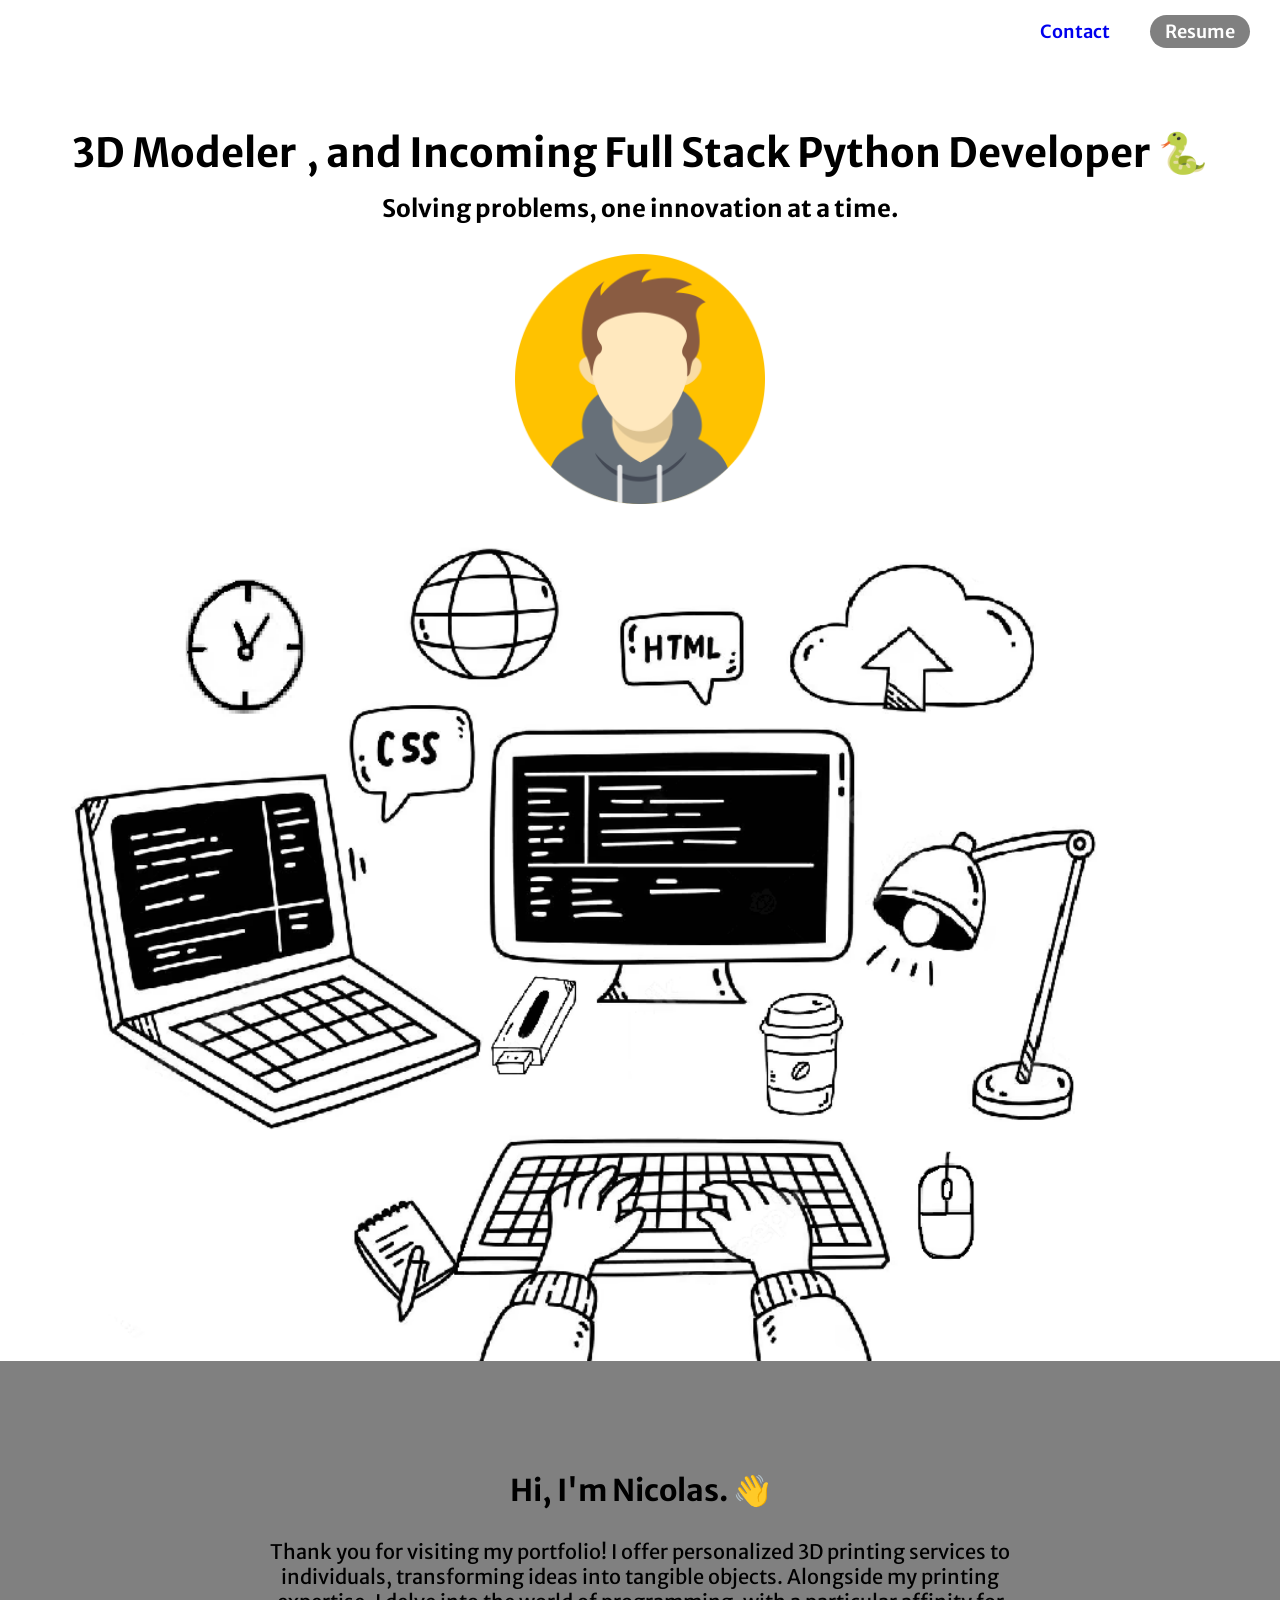
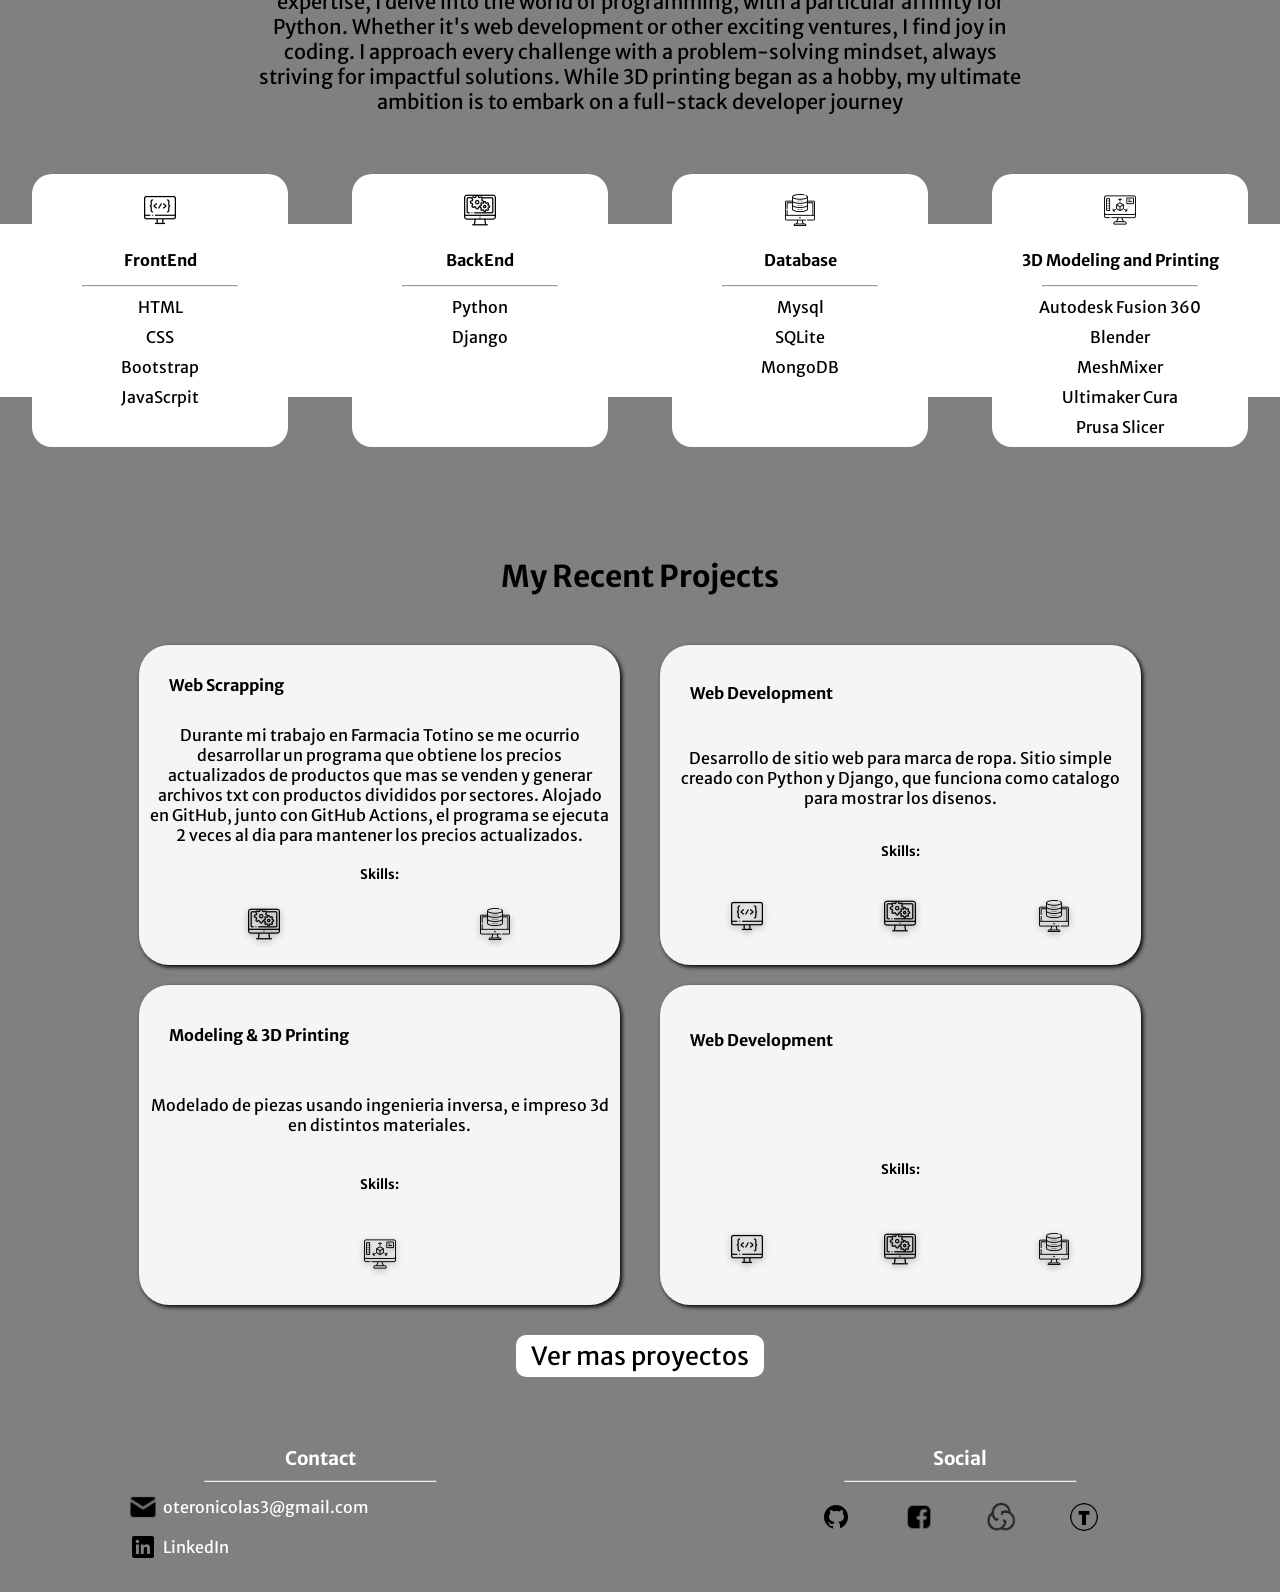
==== index.html @ 7179464d "PRUEBA CON CAMBIO DE NOMBRE" ====
<!DOCTYPE html>
<html lang="en">
<head>
    <meta charset="UTF-8">
    <meta http-equiv="X-UA-Compatible" content="IE=edge">
    <meta name="viewport" content="width=device-width, initial-scale=1.0">
    <link rel="stylesheet" href="portfolio.css">
    <title>Nicolas Otero</title>
</head>
<body>
    <header>
        <nav>
            <ul>
                <li><a href="#fd2">Contact</a></li>
                <li><a class='cv' href="Cv_nicolasotero.pdf" target="_blank">Resume</a></li>
            </ul>
        </nav>
    </header>

    <main>
        <article class="seccion1" id="intro">
            <h1 class="vertical-animation">
                <span>3D</span> 
                <span class="word1">Modeler</span>
                <span class="word2">Printer</span>
                <span>, and Incoming Full Stack Python Developer &#128013;</span>
            </h1>
            <h2>Solving problems, one innovation at a time.</h2>
            <img class='imagen' src="./images/perfil.png" alt="">
            <img src="./images/pic1.png" alt="">
        </article>
        <article class="seccion" id="intro2">
            <div class="present">
                <h3>Hi, I'm Nicolas. &#128075;</h3>
                <p>Thank you for visiting my portfolio! I offer personalized 3D printing services to individuals, transforming ideas into tangible objects. Alongside my printing expertise, I delve into the world of programming, with a particular affinity for Python. Whether it's web development or other exciting ventures, I find joy in coding. I approach every challenge with a problem-solving mindset, always striving for impactful solutions. While 3D printing began as a hobby, my ultimate ambition is to embark on a full-stack developer journey</p>
            </div>
        </article>
        <article class="seccion" id="skills">
            <div class="division" id="frontend">
                <img src="./images/coding.png" alt="icono de frontend">
                <h4>FrontEnd</h4>
                <hr>
                <ul>
                    <li>HTML</li>
                    <li>CSS</li>
                    <li>Bootstrap</li>
                    <li>JavaScrpit</li>
                </ul>
            </div>
            <div class="division" id="backend">
                <img src="./images/web-settings.png" alt="">
                <h4>BackEnd</h4>
                <hr>
                <ul>
                    <li>Python</li>
                    <li>Django</li>
                </ul>
            </div>
            <div class="division" id="database">
                <img src="./images/database.png" alt="">
                <h4>Database</h4>
                <hr>
                <ul>
                    <li>Mysql</li>
                    <li>SQLite</li>
                    <li>MongoDB</li>
                </ul>
            </div>
            <div class="division" id="devops">
                <img src="" alt="">
                <h4>DevOps</h4>
                <hr>
                <ul>
                    <li>AWS</li>
                </ul>
            </div>
            <div class="division" id="modeling3d">
                <img src="./images/3d-modeling.png" alt="">
                <h4>3D Modeling and Printing</h4>
                <hr>
                <ul>
                    <li>Autodesk Fusion 360</li>
                    <li>Blender</li>
                    <li>MeshMixer</li>
                    <li>Ultimaker Cura</li>
                    <li>Prusa Slicer</li>
                </ul>
            </div>
        </article>
        <article class="proyectos">
            <h2>My Recent Projects</h2>
            <div class="proyects">
                <div class="proyect">
                    <h4>Web Scrapping</h4>
                    <p>Durante mi trabajo en Farmacia Totino se me ocurrio desarrollar un programa que obtiene los precios actualizados de productos que mas se venden y generar archivos txt con productos divididos por sectores. Alojado en GitHub, junto con GitHub Actions, el programa se ejecuta 2 veces al dia para mantener los precios actualizados.</p>
                    <h5>Skills: </h5>
                    <div class="eskills">
                        <img class='skill-off' src="./images/coding.png" alt="icono de frontend">
                        <img class='skill-on' src="./images/web-settings.png" alt="">
                        <img class='skill-on' src="./images/database.png" alt="">
                        <img class='skill-off' src="./images/3d-modeling.png" alt="">
                    </div>
                </div>
                <div class="proyect">
                    <h4>Web Development</h4>
                    <p>Desarrollo de sitio web para marca de ropa. Sitio simple creado con Python y Django, que funciona como catalogo para mostrar los disenos.</p>
                    <h5>Skills: </h5>
                    <div class="eskills">
                        <img class='skill-on' src="./images/coding.png" alt="icono de frontend">
                        <img class='skill-on' src="./images/web-settings.png" alt="">
                        <img class='skill-on' src="./images/database.png" alt="">
                        <img class='skill-off' src="./images/3d-modeling.png" alt="">
                    </div>
                </div>
                <div class="proyect">
                    <h4>Modeling & 3D Printing</h4>
                    <p>Modelado de piezas usando ingenieria inversa, e impreso 3d en distintos materiales.</p>
                    <h5>Skills: </h5>
                    <div class="eskills">
                        <img class='skill-off' src="./images/coding.png" alt="icono de frontend">
                        <img class='skill-off' src="./images/web-settings.png" alt="">
                        <img class='skill-off' src="./images/database.png" alt="">
                        <img class='skill-on' src="./images/3d-modeling.png" alt="">
                    </div>
                </div>
                <div class="proyect">
                    <h4>Web Development</h4>
                    <p></p>
                    <h5>Skills: </h5>
                    <div class="eskills">
                        <img class='skill-on' src="./images/coding.png" alt="icono de frontend">
                        <img class='skill-on' src="./images/web-settings.png" alt="">
                        <img class='skill-on' src="./images/database.png" alt="">
                        <img class='skill-off' src="./images/3d-modeling.png" alt="">
                    </div>
                </div>
            </div>
            <a href="https://github.com/nicolas0715/Proyectos" target="_blank">Ver mas proyectos</a>
        </article>
    </main>

    <footer>
        <div class="footer-div" id="fd1">
            <h3>Contact</h3>
            <hr>
            <ul>
                <li><img src="./images/icons8-correo-24.png" alt="icono de gmail"><p>oteronicolas3@gmail.com</p></li>
                <li><img src="./images/icons8-linkedin-30.png" alt="icono de linkedin"><a href="https://www.linkedin.com/in/nicolas-otero-2907b5149/" target="_blank"><p>LinkedIn</p></a></li>
            </ul>
        </div>
        <div class="footer-div" id="fd2">
            <h3>Social</h3>
            <hr>
            <div class="redes-imgs">
                <a href="https://github.com/nicolas0715" target="_blank"><img src="./images/icons8-github-30.png" alt="icono de github"></a>
                <a href=""><img src="./images/icons8-facebook-24.png" alt="icono de facebook"></a>
                <a href="https://cults3d.com/es/usuarios/oteronicolas/creaci%C3%B3n" target="_blank"><img src="./images/Cults3D1.png" alt="icono de cults3d"></a>
                <a href=""><img src="./images/icons8-thingiverse-50.png" alt="icono de thingiverse"></a>
            </div>
        </div>
    </footer>
</body>
</html>
---- portfolio.css ----
@import url('https://fonts.googleapis.com/css2?family=Merriweather+Sans:wght@300&display=swap');

*{
    font-family: 'Merriweather Sans', sans-serif;
    margin: 0;
    padding: 0;
}

/*--------------------------------------------------------------- Header ---------------------------------------------------------------*/
header nav{
    padding: 10px;
}
header nav ul{
    display: flex;
    justify-content: end;
    list-style-type: none;
}
header nav ul li{
    margin: 10px 20px;
}
header nav ul li a{
    text-decoration: none;
    font-size: 18px;
}
header nav ul li .cv{
    text-decoration: none;
    color: white;
    background-color: gray;
    padding: 5px 15px;
    border-radius: 20px;
}
header nav ul:first-child{
    color: black;
    font-weight: 600;
}
header nav ul:first-child :hover{
    text-shadow: 2px 2px 5px black;
    font-weight: bold;
    color: gray;
    transition: 0.4s;
    font-weight: 700;
}
header nav ul li .cv:hover{
    background-color: black;
    color: white;
    transition: 0.4s;
}


/*---------------------------------------------------------------- Main ----------------------------------------------------------------*/
/* Animacion para la palabra en vertical */
@keyframes verticalAnimation {
    0% {
        transform: translateY(0);
        opacity: 1;
    }
    25% {
        transform: translateY(-150%);
        opacity: 0;
    }
    50% {
        transform: translateY(-150%);
        opacity: 0;
    }
    75% {
        transform: translateY(-150%);
        opacity: 0;
    }
    100% {
        transform: translateY(0%);
        opacity: 1;
    }
}

/* Animacion para la palabra que se desvanece */
@keyframes desvanecePalabra {
    0% {
        opacity: 0;
    }
    25% {
        opacity: 1;
    }
    50% {
        opacity: 1;
    }
    75% {
        opacity: 1;
    }
    100% {
        opacity: 0;
    }
}

/*---------- Article 1 ----------*/
main .seccion1{
    text-align: center;
    margin-top: 50px;
}
main .seccion{
    text-align: center;
    margin-top: 50px;
}
#intro h1{
    font-size: 40px;
    margin: 15px 0px;
}
.word1{
    position: absolute;
    animation: verticalAnimation 4s infinite;
}
.word2{
    opacity: 0;
    animation: desvanecePalabra 4s infinite;
}
.vertical-animation span:last-child{
    margin-left: 25px;
}
#intro{
    display: flex;
    flex-direction: column;
    justify-content: center;
}
#intro .imagen{
    height: 250px;
    width: 250px;
    margin: 30px auto;
}
/*---------- Article 2 ----------*/
#intro2{
    width: 100%;
    margin: 0px auto;
    display: flex;
    flex-direction: column;
    align-items: center;
    background-color: gray;
}
.present{
    width: 60%;
    padding: 10px;
}
.present h3{
    font-size: 30px;
    margin: 100px 0px 30px 0px;
}
.present p{
    font-size: 20px;
    margin: 20px 0px;
    margin-bottom: 100px;
}
/*---------- Article 3 ----------*/
#skills{
    display: flex;
    margin-top: -50px;
    justify-content: space-around;
}
.division{
    width: 20%;
    background-color: white;
    border-radius: 20px;
}
.division img{
    margin: 20px 0px;
}
.division h4{
    margin: 0px 0px 15px;
}
.division ul{
    list-style-type: none;
}
.division ul li{
    margin: 10px 0px;
}
/*Proximamente, cuando aprenda Amazon Web Services*/
#devops{
    display: none;
}
/*---------- Article 3 ----------*/
.proyectos{
    background-color: gray;
    margin-top: -50px;
    padding: 160px 0px 30px 0px;
    text-align: center;
    display: flex;
    flex-direction: column;
    align-items: center;
}
.proyectos h2{
    margin: 0px 0px 40px 0px;
    font-size: 30px;
}
.proyectos a{
    text-decoration: none;
    background-color: white;
    padding: 5px 15px;
    margin: 20px;
    border-radius: 10px;
    color: black;
    font-size: 25px;
}
.proyectos a:hover{
    transform: scale(1.1);
    background-color: black;
    transition: transform .2s, background-color .2s;
    color: white;
}
.proyects{
    display: flex;
    justify-content: center;
    width: 90%;
    display: flex;
    flex-wrap: wrap;
}
.proyect{
    margin: 10px 20px;
    padding: 10px;
    width: 40%;
    height: 300px;
    display: flex;
    flex-direction: column;
    justify-content: space-around;
    border-radius: 30px;
    box-shadow: 2px 2px 4px black;
    background-color: whitesmoke;
}
.proyect h4{
    text-align: left;
    margin: 10px 20px;
}
.eskills{
    display: flex;
    justify-content: space-around;
}
.skill-on{
    padding: 5px;
    filter: drop-shadow(0px 2px 3px rgba(122, 122, 122, 0.9));
}
.skill-off{
    padding: 5px;
    display: none;
}
#intro2 a{
    text-decoration: none;
}











/*--------------------------------------------------------------- Footer ---------------------------------------------------------------*/

footer{
    background-color: gray;
    color: white;
    display: flex;
    justify-content: space-around;
}
.footer-div{
    width: 30%;
    margin: 20px 0px;
}
.footer-div h3{
    text-align: center;
    margin-bottom: 10px;
}
hr{
    width: 60%;
    margin: 0px auto;
}
.footer-div img{
    height: 30px;
    width: 30px;
}
.footer-div ul li p{
    margin: 0px 0px 0px 5px;
}

#fd1 ul{
    display: block;
}
#fd1 li{
    margin: 10px 0px;
    list-style-type: none;
    display: flex;
    align-items: center;
}
#fd1 ul li a{
    text-decoration: none;
    color: white;
}

.redes-imgs{
    display: flex;
    justify-content: space-evenly;
    margin: 20px 0px;
}
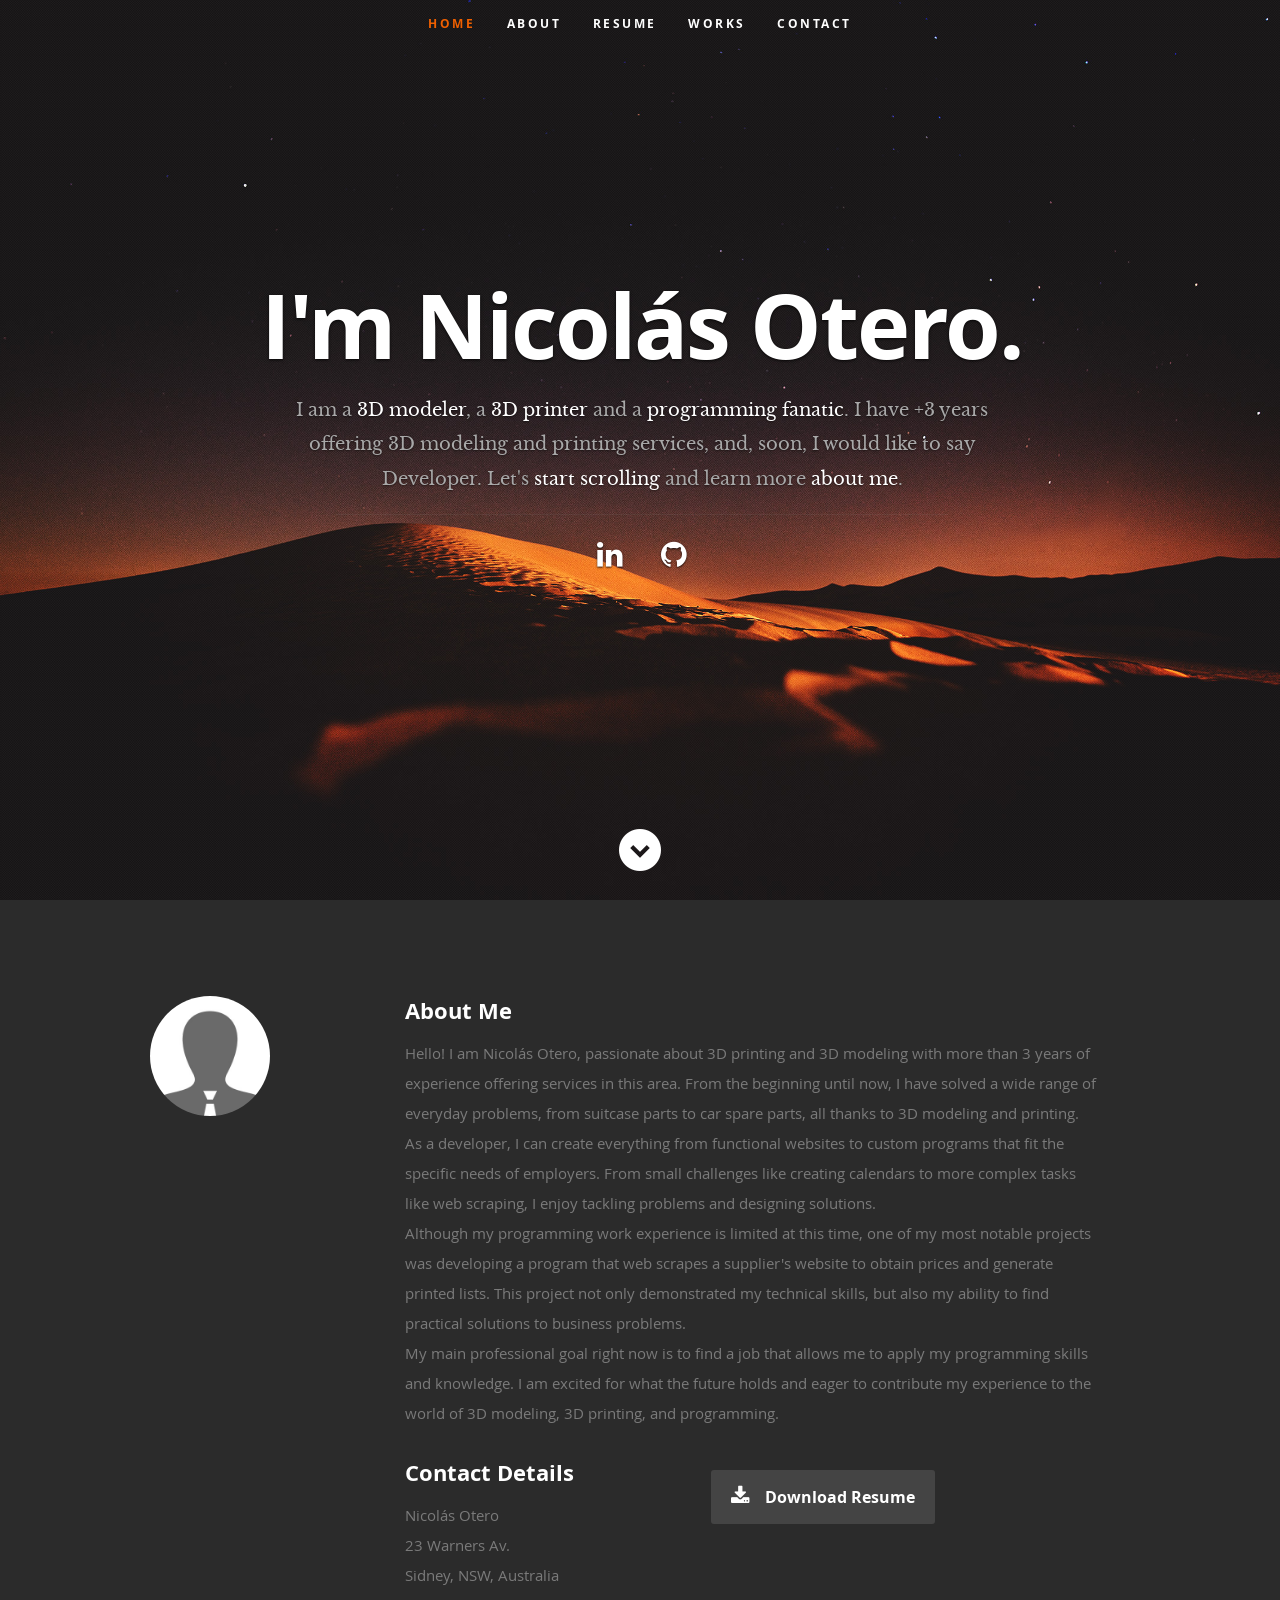
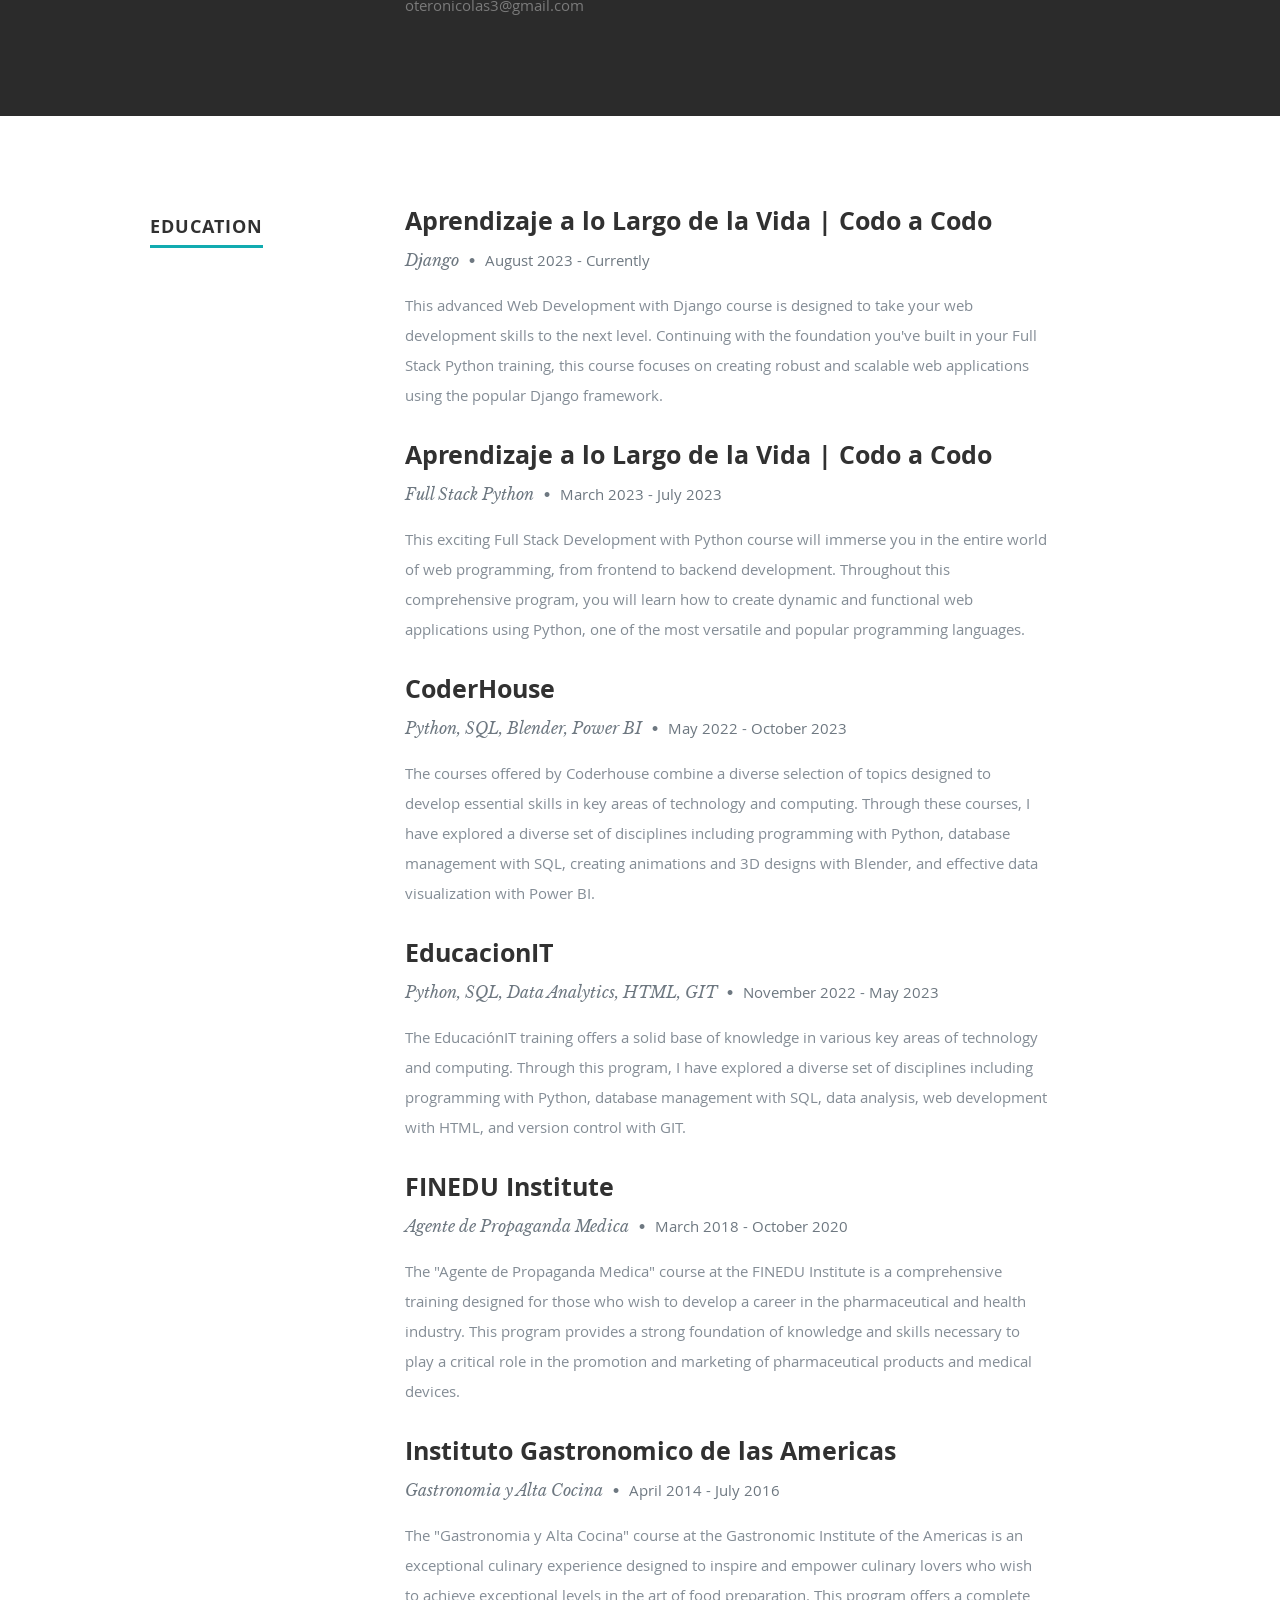
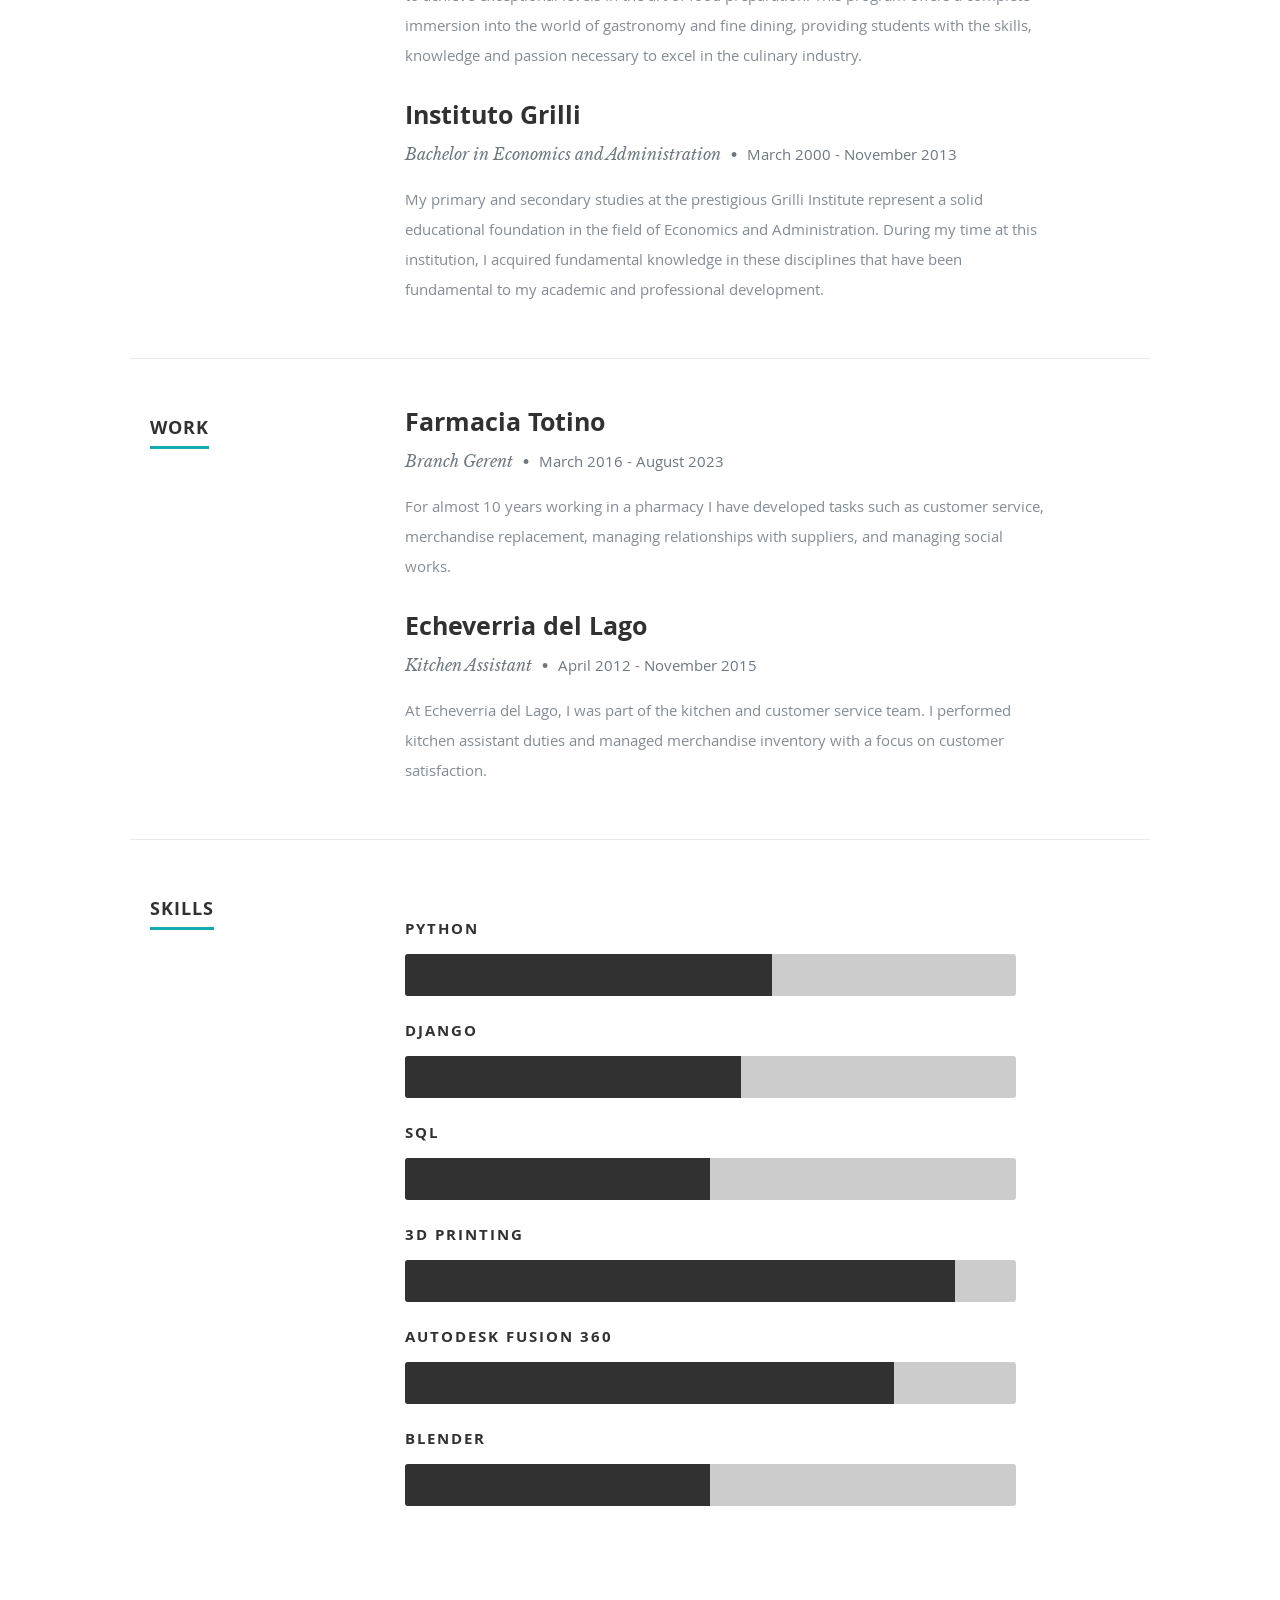
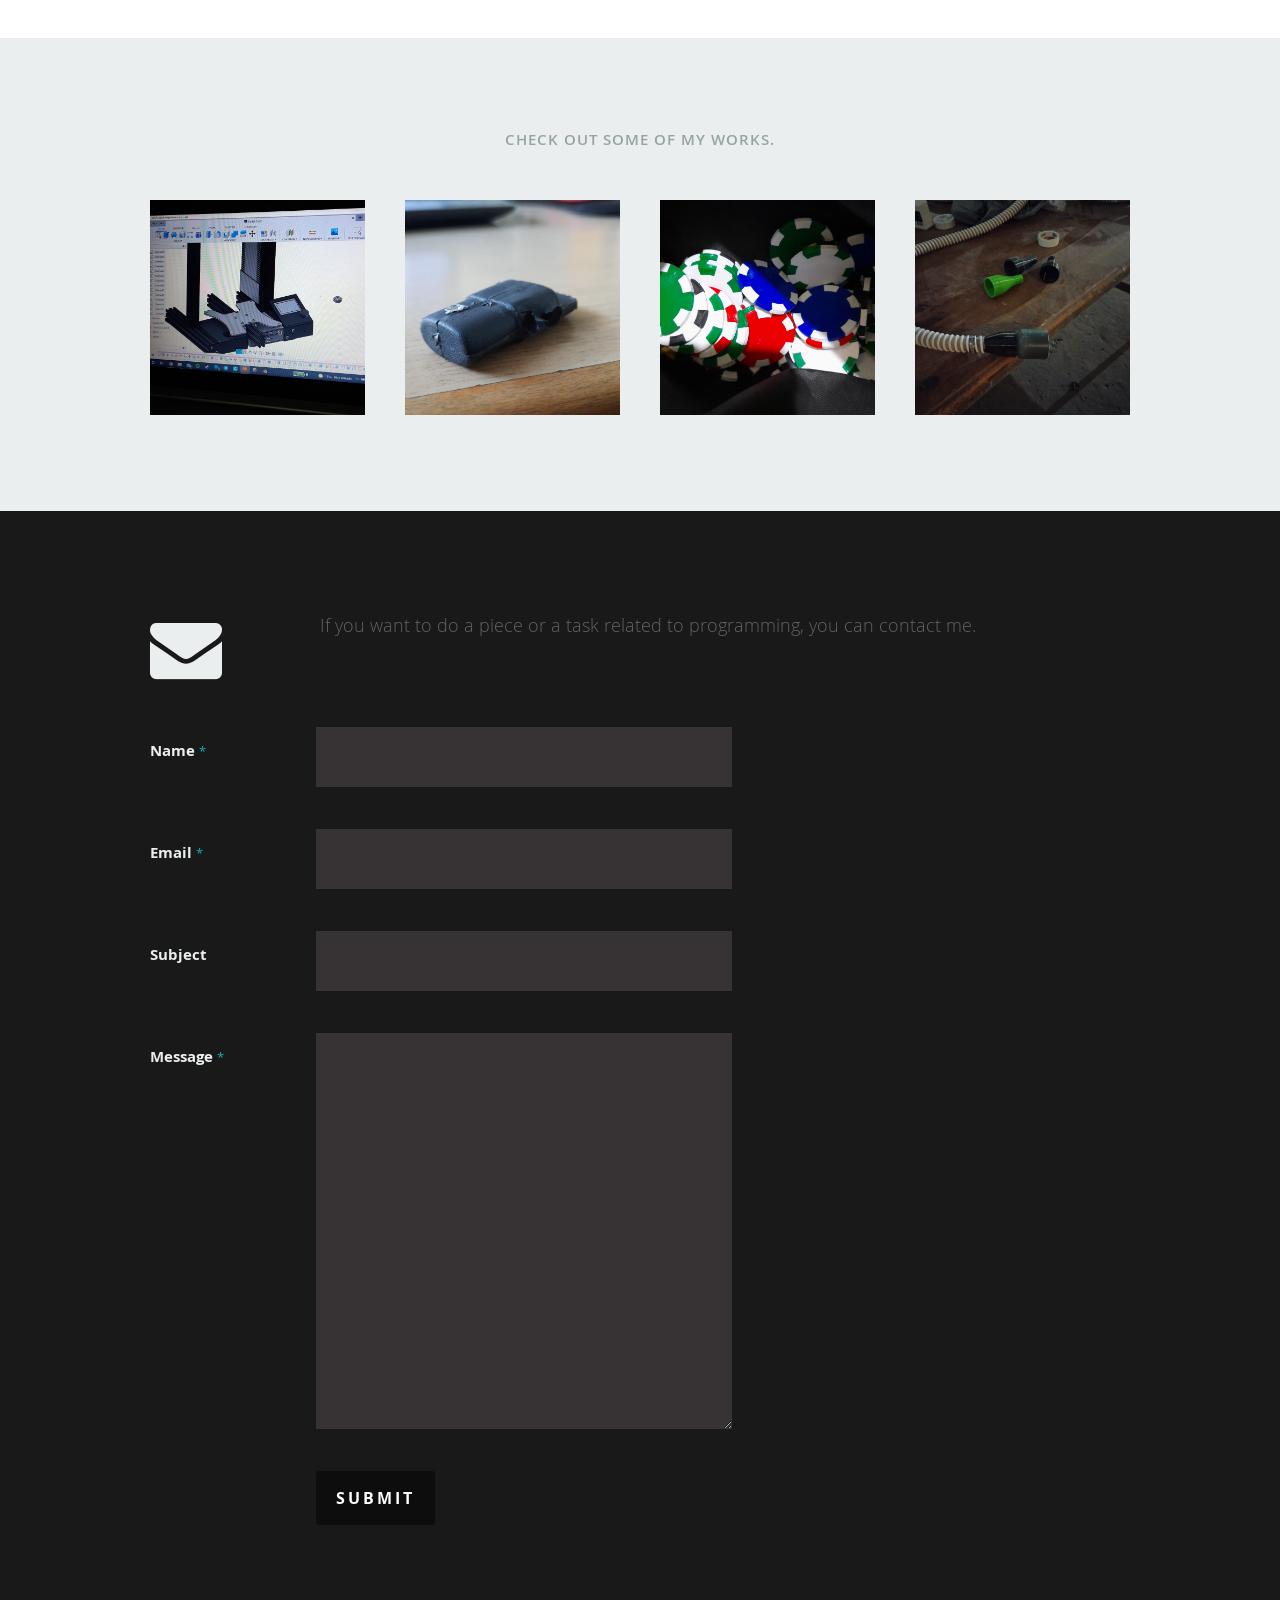
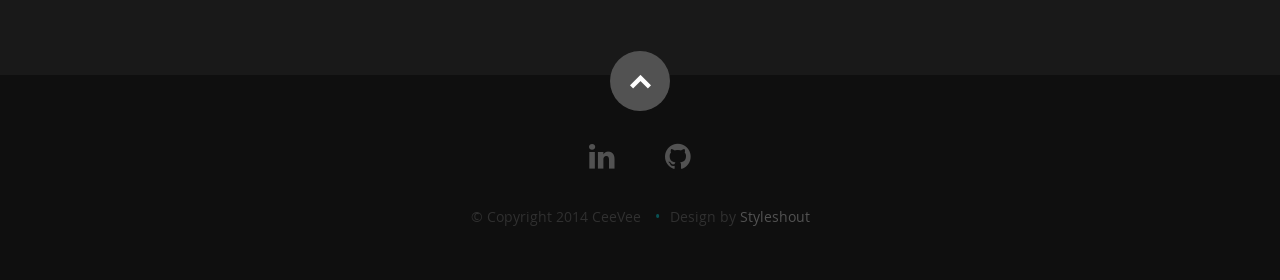
==== commit 950ddefa: "Primer commit" ====
--- a/index.html
+++ b/index.html
@@ -1,163 +1,606 @@
 <!DOCTYPE html>
-<html lang="en">
+<!--[if lt IE 8 ]><html class="no-js ie ie7" lang="en"> <![endif]-->
+<!--[if IE 8 ]><html class="no-js ie ie8" lang="en"> <![endif]-->
+<!--[if (gte IE 8)|!(IE)]><!--><html class="no-js" lang="en"> <!--<![endif]-->
 <head>
-    <meta charset="UTF-8">
-    <meta http-equiv="X-UA-Compatible" content="IE=edge">
-    <meta name="viewport" content="width=device-width, initial-scale=1.0">
-    <link rel="stylesheet" href="portfolio.css">
-    <title>Nicolas Otero</title>
+
+   <!--- Basic Page Needs
+   ================================================== -->
+   <meta charset="utf-8">
+	<title>Nicolas Otero | Curriculum</title>
+	<meta name="description" content="">
+	<meta name="author" content="">
+
+   <!-- Mobile Specific Metas
+   ================================================== -->
+	<meta name="viewport" content="width=device-width, initial-scale=1, maximum-scale=1">
+
+	<!-- CSS
+   ================================================== -->
+   <link rel="stylesheet" href="css/default.css">
+	<link rel="stylesheet" href="css/layout.css">
+   <link rel="stylesheet" href="css/media-queries.css">
+   <link rel="stylesheet" href="css/magnific-popup.css">
+
+   <!-- Script
+   ================================================== -->
+	<script src="js/modernizr.js"></script>
+
+   <!-- Favicons
+	================================================== -->
+	<link rel="shortcut icon" href="favicon.png" >
+
 </head>
+
 <body>
-    <header>
-        <nav>
-            <ul>
-                <li><a href="#fd2">Contact</a></li>
-                <li><a class='cv' href="Cv_nicolasotero.pdf" target="_blank">Resume</a></li>
+
+   <!-- Header
+   ================================================== -->
+   <header id="home">
+
+      <nav id="nav-wrap">
+
+         <a class="mobile-btn" href="#nav-wrap" title="Show navigation">Show navigation</a>
+	      <a class="mobile-btn" href="#" title="Hide navigation">Hide navigation</a>
+
+         <ul id="nav" class="nav">
+            <li class="current"><a class="smoothscroll" href="#home">Home</a></li>
+            <li><a class="smoothscroll" href="#about">About</a></li>
+	         <li><a class="smoothscroll" href="#resume">Resume</a></li>
+            <li><a class="smoothscroll" href="#portfolio">Works</a></li>
+            <li><a class="smoothscroll" href="#contact">Contact</a></li>
+         </ul> <!-- end #nav -->
+
+      </nav> <!-- end #nav-wrap -->
+
+      <div class="row banner">
+         <div class="banner-text">
+            <h1 class="responsive-headline">I'm Nicolás Otero.</h1>
+
+            <h3>I am a <span>3D modeler</span>, a <span>3D printer</span> and a <span>programming fanatic</span>. I have +3 years offering 3D modeling and printing services, and, soon, I would like to say Developer. Let's <a class="smoothscroll" href="#about">start scrolling</a>
+            and learn more <a class="smoothscroll" href="#about">about me</a>.</h3>
+            <hr />
+            <ul class="social">
+               <li><a href="#"><i class="fa fa-linkedin"></i></a></li>
+               <li><a href="#"><i class="fa fa-github"></i></a></li>
             </ul>
-        </nav>
-    </header>
-
-    <main>
-        <article class="seccion1" id="intro">
-            <h1 class="vertical-animation">
-                <span>3D</span> 
-                <span class="word1">Modeler</span>
-                <span class="word2">Printer</span>
-                <span>, and Incoming Full Stack Python Developer &#128013;</span>
-            </h1>
-            <h2>Solving problems, one innovation at a time.</h2>
-            <img class='imagen' src="./images/perfil.png" alt="">
-            <img src="./images/pic1.png" alt="">
-        </article>
-        <article class="seccion" id="intro2">
-            <div class="present">
-                <h3>Hi, I'm Nicolas. &#128075;</h3>
-                <p>Thank you for visiting my portfolio! I offer personalized 3D printing services to individuals, transforming ideas into tangible objects. Alongside my printing expertise, I delve into the world of programming, with a particular affinity for Python. Whether it's web development or other exciting ventures, I find joy in coding. I approach every challenge with a problem-solving mindset, always striving for impactful solutions. While 3D printing began as a hobby, my ultimate ambition is to embark on a full-stack developer journey</p>
-            </div>
-        </article>
-        <article class="seccion" id="skills">
-            <div class="division" id="frontend">
-                <img src="./images/coding.png" alt="icono de frontend">
-                <h4>FrontEnd</h4>
-                <hr>
-                <ul>
-                    <li>HTML</li>
-                    <li>CSS</li>
-                    <li>Bootstrap</li>
-                    <li>JavaScrpit</li>
-                </ul>
-            </div>
-            <div class="division" id="backend">
-                <img src="./images/web-settings.png" alt="">
-                <h4>BackEnd</h4>
-                <hr>
-                <ul>
-                    <li>Python</li>
-                    <li>Django</li>
-                </ul>
-            </div>
-            <div class="division" id="database">
-                <img src="./images/database.png" alt="">
-                <h4>Database</h4>
-                <hr>
-                <ul>
-                    <li>Mysql</li>
-                    <li>SQLite</li>
-                    <li>MongoDB</li>
-                </ul>
-            </div>
-            <div class="division" id="devops">
-                <img src="" alt="">
-                <h4>DevOps</h4>
-                <hr>
-                <ul>
-                    <li>AWS</li>
-                </ul>
-            </div>
-            <div class="division" id="modeling3d">
-                <img src="./images/3d-modeling.png" alt="">
-                <h4>3D Modeling and Printing</h4>
-                <hr>
-                <ul>
-                    <li>Autodesk Fusion 360</li>
-                    <li>Blender</li>
-                    <li>MeshMixer</li>
-                    <li>Ultimaker Cura</li>
-                    <li>Prusa Slicer</li>
-                </ul>
-            </div>
-        </article>
-        <article class="proyectos">
-            <h2>My Recent Projects</h2>
-            <div class="proyects">
-                <div class="proyect">
-                    <h4>Web Scrapping</h4>
-                    <p>Durante mi trabajo en Farmacia Totino se me ocurrio desarrollar un programa que obtiene los precios actualizados de productos que mas se venden y generar archivos txt con productos divididos por sectores. Alojado en GitHub, junto con GitHub Actions, el programa se ejecuta 2 veces al dia para mantener los precios actualizados.</p>
-                    <h5>Skills: </h5>
-                    <div class="eskills">
-                        <img class='skill-off' src="./images/coding.png" alt="icono de frontend">
-                        <img class='skill-on' src="./images/web-settings.png" alt="">
-                        <img class='skill-on' src="./images/database.png" alt="">
-                        <img class='skill-off' src="./images/3d-modeling.png" alt="">
-                    </div>
-                </div>
-                <div class="proyect">
-                    <h4>Web Development</h4>
-                    <p>Desarrollo de sitio web para marca de ropa. Sitio simple creado con Python y Django, que funciona como catalogo para mostrar los disenos.</p>
-                    <h5>Skills: </h5>
-                    <div class="eskills">
-                        <img class='skill-on' src="./images/coding.png" alt="icono de frontend">
-                        <img class='skill-on' src="./images/web-settings.png" alt="">
-                        <img class='skill-on' src="./images/database.png" alt="">
-                        <img class='skill-off' src="./images/3d-modeling.png" alt="">
-                    </div>
-                </div>
-                <div class="proyect">
-                    <h4>Modeling & 3D Printing</h4>
-                    <p>Modelado de piezas usando ingenieria inversa, e impreso 3d en distintos materiales.</p>
-                    <h5>Skills: </h5>
-                    <div class="eskills">
-                        <img class='skill-off' src="./images/coding.png" alt="icono de frontend">
-                        <img class='skill-off' src="./images/web-settings.png" alt="">
-                        <img class='skill-off' src="./images/database.png" alt="">
-                        <img class='skill-on' src="./images/3d-modeling.png" alt="">
-                    </div>
-                </div>
-                <div class="proyect">
-                    <h4>Web Development</h4>
-                    <p></p>
-                    <h5>Skills: </h5>
-                    <div class="eskills">
-                        <img class='skill-on' src="./images/coding.png" alt="icono de frontend">
-                        <img class='skill-on' src="./images/web-settings.png" alt="">
-                        <img class='skill-on' src="./images/database.png" alt="">
-                        <img class='skill-off' src="./images/3d-modeling.png" alt="">
-                    </div>
-                </div>
-            </div>
-            <a href="https://github.com/nicolas0715/Proyectos" target="_blank">Ver mas proyectos</a>
-        </article>
-    </main>
-
-    <footer>
-        <div class="footer-div" id="fd1">
-            <h3>Contact</h3>
-            <hr>
-            <ul>
-                <li><img src="./images/icons8-correo-24.png" alt="icono de gmail"><p>oteronicolas3@gmail.com</p></li>
-                <li><img src="./images/icons8-linkedin-30.png" alt="icono de linkedin"><a href="https://www.linkedin.com/in/nicolas-otero-2907b5149/" target="_blank"><p>LinkedIn</p></a></li>
+         </div>
+      </div>
+
+      <p class="scrolldown">
+         <a class="smoothscroll" href="#about"><i class="icon-down-circle"></i></a>
+      </p>
+
+   </header> <!-- Header End -->
+
+
+   <!-- About Section
+   ================================================== -->
+   <section id="about">
+
+      <div class="row">
+
+         <div class="three columns">
+
+            <img class="profile-pic"  src="images/profilepic.jpg" alt="" />
+
+         </div>
+
+         <div class="nine columns main-col">
+
+            <h2>About Me</h2>
+
+            <p>Hello! I am Nicolás Otero, passionate about 3D printing and 3D modeling with more than 3 years of experience offering services in this area. From the beginning until now, I have solved a wide range of everyday problems, from suitcase parts to car spare parts, all thanks to 3D modeling and printing.
+            <br>As a developer, I can create everything from functional websites to custom programs that fit the specific needs of employers. From small challenges like creating calendars to more complex tasks like web scraping, I enjoy tackling problems and designing solutions.
+            <br>Although my programming work experience is limited at this time, one of my most notable projects was developing a program that web scrapes a supplier's website to obtain prices and generate printed lists. This project not only demonstrated my technical skills, but also my ability to find practical solutions to business problems.
+            <br>My main professional goal right now is to find a job that allows me to apply my programming skills and knowledge. I am excited for what the future holds and eager to contribute my experience to the world of 3D modeling, 3D printing, and programming.
+            </p>
+
+            <div class="row">
+
+               <div class="columns contact-details">
+
+                  <h2>Contact Details</h2>
+                  <p class="address">
+						   <span>Nicolás Otero</span><br>
+						   <span>23 Warners Av.<br>
+						         Sidney, NSW, Australia
+                     </span><br>
+						   <!--<span>(123)456-7890</span><br>-->
+                     <span>oteronicolas3@gmail.com</span>
+					   </p>
+
+               </div>
+
+               <div class="columns download">
+                  <p>
+                     <a href="https://drive.google.com/file/d/1ixrCDXQENpNRdQuf3KP7IUagb3QX7Udl/view?usp=sharing" target="_blank" class="button"><i class="fa fa-download"></i>Download Resume</a>
+                  </p>
+               </div>
+
+            </div> <!-- end row -->
+
+         </div> <!-- end .main-col -->
+
+      </div>
+
+   </section> <!-- About Section End-->
+
+
+   <!-- Resume Section
+   ================================================== -->
+   <section id="resume">
+
+      <!-- Education
+      ----------------------------------------------- -->
+      <div class="row education">
+
+         <div class="three columns header-col">
+            <h1><span>Education</span></h1>
+         </div>
+
+         <div class="nine columns main-col">
+
+            <div class="row item">
+
+               <div class="twelve columns">
+
+                  <h3>Aprendizaje a lo Largo de la Vida | Codo a Codo</h3>
+                  <p class="info">Django <span>&bull;</span> <em class="date">August 2023 - Currently</em></p>
+
+                  <p>
+                     This advanced Web Development with Django course is designed to take your web development skills to the next level. Continuing with the foundation you've built in your Full Stack Python training, this course focuses on creating robust and scalable web applications using the popular Django framework.
+                  </p>
+
+               </div>
+
+            </div> <!-- item end -->
+
+            <div class="row item">
+
+               <div class="twelve columns">
+
+                  <h3>Aprendizaje a lo Largo de la Vida | Codo a Codo</h3>
+                  <p class="info">Full Stack Python <span>&bull;</span> <em class="date">March 2023 - July 2023</em></p>
+
+                  <p>
+                     This exciting Full Stack Development with Python course will immerse you in the entire world of web programming, from frontend to backend development. Throughout this comprehensive program, you will learn how to create dynamic and functional web applications using Python, one of the most versatile and popular programming languages.
+                  </p>
+
+               </div>
+
+            </div>
+
+            <div class="row item">
+
+               <div class="twelve columns">
+
+                  <h3>CoderHouse</h3>
+                  <p class="info">Python, SQL, Blender, Power BI <span>&bull;</span> <em class="date">May 2022 - October 2023</em></p>
+
+                  <p>
+                     The courses offered by Coderhouse combine a diverse selection of topics designed to develop essential skills in key areas of technology and computing. Through these courses, I have explored a diverse set of disciplines including programming with Python, database management with SQL, creating animations and 3D designs with Blender, and effective data visualization with Power BI.
+                  </p>
+
+               </div>
+
+            </div>
+
+            <div class="row item">
+
+               <div class="twelve columns">
+
+                  <h3>EducacionIT</h3>
+                  <p class="info">Python, SQL, Data Analytics, HTML, GIT <span>&bull;</span> <em class="date">November 2022 - May 2023</em></p>
+
+                  <p>
+                     The EducaciónIT training offers a solid base of knowledge in various key areas of technology and computing. Through this program, I have explored a diverse set of disciplines including programming with Python, database management with SQL, data analysis, web development with HTML, and version control with GIT.
+                  </p>
+
+               </div>
+
+            </div>
+
+            <div class="row item">
+
+               <div class="twelve columns">
+
+                  <h3>FINEDU Institute</h3>
+                  <p class="info">Agente de Propaganda Medica <span>&bull;</span> <em class="date">March 2018 - October 2020</em></p>
+
+                  <p>
+                     The "Agente de Propaganda Medica" course at the FINEDU Institute is a comprehensive training designed for those who wish to develop a career in the pharmaceutical and health industry. This program provides a strong foundation of knowledge and skills necessary to play a critical role in the promotion and marketing of pharmaceutical products and medical devices.
+                  </p>
+
+               </div>
+
+            </div>
+
+            <div class="row item">
+
+               <div class="twelve columns">
+
+                  <h3>Instituto Gastronomico de las Americas</h3>
+                  <p class="info">Gastronomia y Alta Cocina <span>&bull;</span> <em class="date">April 2014 - July 2016</em></p>
+
+                  <p>
+                     The "Gastronomia y Alta Cocina" course at the Gastronomic Institute of the Americas is an exceptional culinary experience designed to inspire and empower culinary lovers who wish to achieve exceptional levels in the art of food preparation. This program offers a complete immersion into the world of gastronomy and fine dining, providing students with the skills, knowledge and passion necessary to excel in the culinary industry.
+                  </p>
+
+               </div>
+
+            </div>
+
+            <div class="row item">
+
+               <div class="twelve columns">
+
+                  <h3>Instituto Grilli</h3>
+                  <p class="info">Bachelor in Economics and Administration <span>&bull;</span> <em class="date">March 2000 - November 2013</em></p>
+
+                  <p>
+                     My primary and secondary studies at the prestigious Grilli Institute represent a solid educational foundation in the field of Economics and Administration. During my time at this institution, I acquired fundamental knowledge in these disciplines that have been fundamental to my academic and professional development.
+                  </p>
+
+               </div>
+
+            </div>
+
+         </div> <!-- main-col end -->
+
+      </div> <!-- End Education -->
+
+
+      <!-- Work
+      ----------------------------------------------- -->
+      <div class="row work">
+
+         <div class="three columns header-col">
+            <h1><span>Work</span></h1>
+         </div>
+
+         <div class="nine columns main-col">
+
+            <div class="row item">
+
+               <div class="twelve columns">
+
+                  <h3>Farmacia Totino</h3>
+                  <p class="info">Branch Gerent <span>&bull;</span> <em class="date">March 2016 - August 2023</em></p>
+
+                  <p>
+                     For almost 10 years working in a pharmacy I have developed tasks such as customer service, merchandise replacement, managing relationships with suppliers, and managing social works.
+                  </p>
+
+               </div>
+
+            </div> <!-- item end -->
+
+            <div class="row item">
+
+               <div class="twelve columns">
+
+                  <h3>Echeverria del Lago</h3>
+                  <p class="info">Kitchen Assistant <span>&bull;</span> <em class="date">April 2012 - November 2015</em></p>
+
+                  <p>
+                  At Echeverria del Lago, I was part of the kitchen and customer service team. I performed kitchen assistant duties and managed merchandise inventory with a focus on customer satisfaction.
+                  </p>
+
+               </div>
+
+            </div> <!-- item end -->
+
+         </div> <!-- main-col end -->
+
+      </div> <!-- End Work -->
+
+
+      <!-- Skills
+      ----------------------------------------------- -->
+      <div class="row skill">
+
+         <div class="three columns header-col">
+            <h1><span>Skills</span></h1>
+         </div>
+
+         <div class="nine columns main-col">
+
+            <p>
+            </p>
+
+				<div class="bars">
+
+				   <ul class="skills">
+					   <li><span class="bar-expand photoshop"></span><em>Python</em></li>
+                  <li><span class="bar-expand illustrator"></span><em>Django</em></li>
+						<li><span class="bar-expand wordpress"></span><em>SQL</em></li>
+						<li><span class="bar-expand css"></span><em>3D Printing</em></li>
+						<li><span class="bar-expand html5"></span><em>Autodesk Fusion 360</em></li>
+                  <li><span class="bar-expand jquery"></span><em>Blender</em></li>
+					</ul>
+
+				</div><!-- end skill-bars -->
+
+			</div> <!-- main-col end -->
+
+      </div> <!-- End skills -->
+
+   </section> <!-- Resume Section End-->
+
+
+   <!-- Portfolio Section
+   ================================================== -->
+   <section id="portfolio">
+
+      <div class="row">
+
+         <div class="twelve columns collapsed">
+
+            <h1>Check Out Some of My Works.</h1>
+
+            <!-- portfolio-wrapper -->
+            <div id="portfolio-wrapper" class="bgrid-quarters s-bgrid-thirds cf">
+
+               <div class="columns portfolio-item">
+                  <div class="item-wrap">
+
+                     <a href="#modal-02" title="">
+                        <img alt="" src="images/portfolio/ender3.jpeg">
+                        <div class="overlay">
+                           <div class="portfolio-item-meta">
+          					      <h5>3D Printer</h5>
+                              <p>3D Modeling</p>
+          					   </div>
+                        </div>
+                        <div class="link-icon"><i class="icon-plus"></i></div>
+                     </a>
+
+                  </div>
+          		</div> <!-- item end -->
+
+               <div class="columns portfolio-item">
+                  <div class="item-wrap">
+
+                     <a href="#modal-03" title="">
+                        <img alt="" src="images/portfolio/modal3.jpeg">
+                        <div class="overlay">
+                           <div class="portfolio-item-meta">
+          					      <h5>Replacement</h5>
+                              <p>3D Modeling and 3D Printing</p>
+          					   </div>
+                        </div>
+                        <div class="link-icon"><i class="icon-plus"></i></div>
+                     </a>
+
+                  </div>
+          		</div> <!-- item end -->
+
+               <div class="columns portfolio-item">
+                  <div class="item-wrap">
+
+                     <a href="#modal-05" title="">
+                        <img alt="" src="images/portfolio/poker.jpg">
+                        <div class="overlay">
+                           <div class="portfolio-item-meta">
+          					      <h5>Poker Chips</h5>
+                              <p>3D Modeling and 3D Printing</p>
+          					   </div>
+                        </div>
+                        <div class="link-icon"><i class="icon-plus"></i></div>
+                     </a>
+
+                  </div>
+          		</div> <!-- item end -->
+
+               <div class="columns portfolio-item">
+                  <div class="item-wrap">
+
+                     <a href="#modal-06" title="">
+                        <img alt="" src="images/portfolio/modal5.jpg">
+                        <div class="overlay">
+                           <div class="portfolio-item-meta">
+          					      <h5>Accessory</h5>
+                              <p>3D Modeling and 3D Printing</p>
+          					   </div>
+                        </div>
+                        <div class="link-icon"><i class="icon-plus"></i></div>
+                     </a>
+
+                  </div>
+          		</div> <!-- item end -->
+
+            </div> <!-- portfolio-wrapper end -->
+
+         </div> <!-- twelve columns end -->
+
+
+         <!-- Modal Popup
+	      --------------------------------------------------------------- -->
+
+         <div id="modal-02" class="popup-modal mfp-hide">
+
+		      <img class="scale-with-grid" src="images/portfolio/modals/ender3.jpg" alt="" />
+
+		      <div class="description-box">
+			      <h4>Ender 3</h4>
+			      <p>Modeling an Ender 3 3d printer for a colleague. The idea was to have the 3D model at scale to be able to make pieces, either to improve something or to do tests.</p>
+               <span class="categories"><i class="fa fa-tag"></i>Fusion 360</span>
+		      </div>
+
+            <div class="link-box">
+               <!--<a href="http://www.behance.net" target="_blank">Details</a> -->
+		         <a class="popup-modal-dismiss">Close</a>
+            </div>
+
+	      </div><!-- modal-02 End -->
+
+         <div id="modal-03" class="popup-modal mfp-hide">
+
+		      <img class="scale-with-grid" src="images/portfolio/modals/mmodal3.jpeg" alt="" />
+
+		      <div class="description-box">
+			      <h4>UTE Part</h4>
+			      <p>Modeling and 3D printing for a client whose original parts had been damaged. Using reverse engineering I have copied the custom parts, and printed in Petg.</p>
+               <span class="categories"><i class="fa fa-tag"></i>Fusion 360 and 3D Printing</span>
+		      </div>
+
+            <div class="link-box">
+               <!--<a href="http://www.behance.net" target="_blank">Details</a>-->
+		         <a class="popup-modal-dismiss">Close</a>
+            </div>
+
+	      </div><!-- modal-03 End -->
+
+         <div id="modal-05" class="popup-modal mfp-hide">
+
+		      <img class="scale-with-grid" src="images/portfolio/modals/mpoker.jpg" alt="" />
+
+		      <div class="description-box">
+			      <h4>Poker Chips</h4>
+			      <p>Lot of 500 poker chips for a group of friends. Designed from scratch, I found a way to combine two colors, like most tiles. Additionally, I have designed some pieces to keep the cards organized in a wooden box that they gave me.</p>
+               <span class="categories"><i class="fa fa-tag"></i>Fusion 360 and 3D Printing</span>
+		      </div>
+
+            <div class="link-box">
+               <!--<a href="http://www.behance.net" target="_blank">Details</a>-->
+		         <a class="popup-modal-dismiss">Close</a>
+            </div>
+
+	      </div><!-- modal-05 End -->
+
+         <div id="modal-06" class="popup-modal mfp-hide">
+
+		      <img class="scale-with-grid" src="images/portfolio/modals/mmodal5.jpg" alt="" />
+
+		      <div class="description-box">
+			      <h4>Yugen</h4>
+			      <p>A custom made piece for the guys at Yugen, who needed an adapter to connect the vacuum cleaner. Designed and 3D printed in Petg, a resistant material.</p>
+               <span class="categories"><i class="fa fa-tag"></i>Fusion 360 and 3D Printing</span>
+		      </div>
+
+            <div class="link-box">
+               <!--<a href="http://www.behance.net" target="_blank">Details</a>-->
+		         <a class="popup-modal-dismiss">Close</a>
+            </div>
+
+	      </div><!-- modal-06 End -->
+
+
+      </div> <!-- row End -->
+
+   </section> <!-- Portfolio Section End-->
+
+   <!-- Contact Section
+   ================================================== -->
+   <section id="contact">
+
+         <div class="row section-head">
+
+            <div class="two columns header-col">
+
+               <h1><span>Get In Touch.</span></h1>
+
+            </div>
+
+            <div class="ten columns">
+
+                  <p class="lead">If you want to do a piece or a task related to programming, you can contact me.</p>
+
+            </div>
+
+         </div>
+
+         <div class="row">
+
+            <div class="eight columns">
+
+               <!-- form -->
+               <form action="inc/sendEmail.php" method="post" id="contactForm" name="contactForm">
+					<fieldset>
+
+                  <div>
+						   <label for="contactName">Name <span class="required">*</span></label>
+						   <input type="text" value="" size="35" id="contactName" name="contactName">
+                  </div>
+
+                  <div>
+						   <label for="contactEmail">Email <span class="required">*</span></label>
+						   <input type="text" value="" size="35" id="contactEmail" name="contactEmail">
+                  </div>
+
+                  <div>
+						   <label for="contactSubject">Subject</label>
+						   <input type="text" value="" size="35" id="contactSubject" name="contactSubject">
+                  </div>
+
+                  <div>
+                     <label for="contactMessage">Message <span class="required">*</span></label>
+                     <textarea cols="50" rows="15" id="contactMessage" name="contactMessage"></textarea>
+                  </div>
+
+                  <div>
+                     <button class="submit">Submit</button>
+                     <span id="image-loader">
+                        <img alt="" src="images/loader.gif">
+                     </span>
+                  </div>
+
+					</fieldset>
+				   </form> <!-- Form End -->
+
+               <!-- contact-warning -->
+               <div id="message-warning"> Error boy</div>
+               <!-- contact-success -->
+				   <div id="message-success">
+                  <i class="fa fa-check"></i>Your message was sent, thank you!<br>
+				   </div>
+
+            </div>
+
+      </div>
+
+   </section> <!-- Contact Section End-->
+
+
+   <!-- footer
+   ================================================== -->
+   <footer>
+
+      <div class="row">
+
+         <div class="twelve columns">
+
+            <ul class="social-links">
+               <li><a href="#"><i class="fa fa-linkedin"></i></a></li>
+               <li><a href="#"><i class="fa fa-github"></i></a></li>
             </ul>
-        </div>
-        <div class="footer-div" id="fd2">
-            <h3>Social</h3>
-            <hr>
-            <div class="redes-imgs">
-                <a href="https://github.com/nicolas0715" target="_blank"><img src="./images/icons8-github-30.png" alt="icono de github"></a>
-                <a href=""><img src="./images/icons8-facebook-24.png" alt="icono de facebook"></a>
-                <a href="https://cults3d.com/es/usuarios/oteronicolas/creaci%C3%B3n" target="_blank"><img src="./images/Cults3D1.png" alt="icono de cults3d"></a>
-                <a href=""><img src="./images/icons8-thingiverse-50.png" alt="icono de thingiverse"></a>
-            </div>
-        </div>
-    </footer>
+
+            <ul class="copyright">
+               <li>&copy; Copyright 2014 CeeVee</li>
+               <li>Design by <a href="http://www.styleshout.com/" title="Styleshout" target="_blank">Styleshout</a></li>   
+            </ul>
+
+         </div>
+
+         <div id="go-top"><a class="smoothscroll" title="Back to Top" href="#home"><i class="icon-up-open"></i></a></div>
+
+      </div>
+
+   </footer> <!-- Footer End-->
+
+   <!-- Java Script
+   ================================================== -->
+   <script src="http://ajax.googleapis.com/ajax/libs/jquery/1.10.2/jquery.min.js"></script>
+   <script>window.jQuery || document.write('<script src="js/jquery-1.10.2.min.js"><\/script>')</script>
+   <script type="text/javascript" src="js/jquery-migrate-1.2.1.min.js"></script>
+
+   <script src="js/jquery.flexslider.js"></script>
+   <script src="js/waypoints.js"></script>
+   <script src="js/jquery.fittext.js"></script>
+   <script src="js/magnific-popup.js"></script>
+   <script src="js/init.js"></script>
+
 </body>
+
 </html>
--- a/css/default.css
+++ b/css/default.css
@@ -0,0 +1,807 @@
+/*
+=====================================================================
+*   Ceevee v1.0 Default Stylesheet
+*   url: styleshout.com
+*   03-17-2014
+=====================================================================
+
+TOC:
+a. Webfonts and Icon fonts
+b. Reset
+c. Default Styles
+   1. Basic
+   2. Typography
+   3. Links
+   4. Images
+   5. Buttons
+   6. Forms
+d. Grid
+e. Others
+   1. Clearing
+   2. Misc
+
+=====================================================================  */
+
+/* ------------------------------------------------------------------ */
+/* a. Webfonts and Icon fonts
+ ------------------------------------------------------------------ */
+
+@import url("fonts.css");
+@import url("fontello/css/fontello.css");
+@import url("font-awesome/css/font-awesome.min.css");
+
+/* ------------------------------------------------------------------
+/* b. Reset
+      Adapted from:
+      Normalize.css - https://github.com/necolas/normalize.css/
+      HTML5 Doctor Reset - html5doctor.com/html-5-reset-stylesheet/
+/* ------------------------------------------------------------------ */
+
+html, body, div, span, object, iframe,
+h1, h2, h3, h4, h5, h6, p, blockquote, pre,
+abbr, address, cite, code,
+del, dfn, em, img, ins, kbd, q, samp,
+small, strong, sub, sup, var,
+b, i,
+dl, dt, dd, ol, ul, li,
+fieldset, form, label, legend,
+table, caption, tbody, tfoot, thead, tr, th, td,
+article, aside, canvas, details, figcaption, figure,
+footer, header, hgroup, menu, nav, section, summary,
+time, mark, audio, video {
+   margin: 0;
+   padding: 0;
+   border: 0;
+   outline: 0;
+   font-size: 100%;
+   vertical-align: baseline;
+   background: transparent;
+}
+
+article,aside,details,figcaption,figure,
+footer,header,hgroup,menu,nav,section {
+   display: block;
+}
+
+audio,
+canvas,
+video {
+   display: inline-block;
+}
+
+audio:not([controls]) {
+   display: none;
+   height: 0;
+}
+
+[hidden] { display: none; }
+
+code, kbd, pre, samp {
+   font-family: monospace, serif;
+   font-size: 1em;
+}
+
+pre {
+   white-space: pre;
+   white-space: pre-wrap;
+   word-wrap: break-word;
+}
+
+blockquote, q { quotes: &#8220 &#8220; }
+
+blockquote:before, blockquote:after,
+q:before, q:after {
+   content: '';
+   content: none;
+}
+
+ins {
+   background-color: #ff9;
+   color: #000;
+   text-decoration: none;
+}
+
+mark {
+   background-color: #A7F4F6;
+   color: #555;
+}
+
+del { text-decoration: line-through; }
+
+abbr[title], dfn[title] {
+   border-bottom: 1px dotted;
+   cursor: help;
+}
+
+table {
+   border-collapse: collapse;
+   border-spacing: 0;
+}
+
+
+/* ------------------------------------------------------------------ */
+/* c. Default and Basic Styles
+      Adapted from:
+      Skeleton CSS Framework - http://www.getskeleton.com/
+      Typeplate Typographic Starter Kit - http://typeplate.com/
+/* ------------------------------------------------------------------ */
+
+/*  1. Basic  ------------------------------------------------------- */
+
+*,
+*:before,
+*:after {
+   -moz-box-sizing: border-box;
+   -webkit-box-sizing: border-box;
+   box-sizing: border-box;
+}
+
+html {
+   font-size: 62.5%;
+   -webkit-font-smoothing: antialiased;
+}
+
+body {
+   background: #fff;
+   font-family: 'opensans-regular', sans-serif;
+   font-weight: normal;
+   font-size: 15px;
+   line-height: 30px;
+	color: #838C95;
+
+   -webkit-font-smoothing: antialiased; /* Fix for webkit rendering */
+	-webkit-text-size-adjust: 100%;
+}
+
+/*  2. Typography
+       Vertical rhythm with leading derived from 6
+--------------------------------------------------------------------- */
+
+h1, h2, h3, h4, h5, h6 {
+   color: #313131;
+	font-family: 'opensans-bold', sans-serif;
+   font-weight: normal;
+}
+h1 a, h2 a, h3 a, h4 a, h5 a, h6 a { font-weight: inherit; }
+h1 { font-size: 38px; line-height: 42px; margin-bottom: 12px; letter-spacing: -1px; }
+h2 { font-size: 28px; line-height: 36px; margin-bottom: 6px; }
+h3 { font-size: 22px; line-height: 30px; margin-bottom: 12px; }
+h4 { font-size: 20px; line-height: 30px; margin-bottom: 6px; }
+h5 { font-size: 18px; line-height: 30px; }
+h6 { font-size: 14px; line-height: 30px; }
+.subheader { }
+
+p { margin: 0 0 30px 0; }
+p img { margin: 0; }
+p.lead {
+   font: 19px/36px 'opensans-light', sans-serif;
+   margin-bottom: 18px;
+}
+
+/* for 'em' and 'strong' tags, font-size and line-height should be same with
+the body tag due to rendering problems in some browsers */
+em { font: 15px/30px 'opensans-italic', sans-serif; }
+strong, b { font: 15px/30px 'opensans-bold', sans-serif; }
+small { font-size: 11px; line-height: inherit; }
+
+/*	Blockquotes */
+blockquote {
+   margin: 30px 0px;
+   padding-left: 40px;
+   position: relative;
+}
+blockquote:before {
+   content: "\201C";
+   opacity: 0.45;
+   font-size: 80px;
+   line-height: 0px;
+   margin: 0;
+   font-family: arial, sans-serif;
+
+   position: absolute;
+   top:  30px;
+	left: 0;
+}
+blockquote p {
+   font-family: 'librebaskerville-italic', serif;
+   padding: 0;
+   font-size: 18px;
+   line-height: 36px;
+}
+blockquote cite {
+   display: block;
+   font-size: 12px;
+   font-style: normal;
+   line-height: 18px;
+}
+blockquote cite:before { content: "\2014 \0020"; }
+blockquote cite a,
+blockquote cite a:visited { color: #8B9798; border: none }
+
+/* ---------------------------------------------------------------------
+/*  Pull Quotes Markup
+/*
+    <aside class="pull-quote">
+		<blockquote>
+			<p></p>
+		</blockquote>
+	 </aside>
+/*
+/* --------------------------------------------------------------------- */
+.pull-quote {
+   position: relative;
+	padding: 18px 30px 18px 0px;
+}
+.pull-quote:before,
+.pull-quote:after {
+	height: 1em;
+	opacity: 0.45;
+	position: absolute;
+	font-size: 80px;
+   font-family: Arial, Sans-Serif;
+}
+.pull-quote:before {
+	content: "\201C";
+	top:  33px;
+	left: 0;
+}
+.pull-quote:after {
+	content: '\201D';
+	bottom: -33px;
+	right: 0;
+}
+.pull-quote blockquote {
+   margin: 0;
+}
+.pull-quote blockquote:before {
+   content: none;
+}
+
+/* Abbreviations */
+abbr {
+   font-family: 'opensans-bold', sans-serif;
+	font-variant: small-caps;
+	text-transform: lowercase;
+   letter-spacing: .5px;
+	color: gray;
+}
+abbr:hover { cursor: help; }
+
+/* drop cap */
+.drop-cap:first-letter {
+	float: left;
+	margin: 0;
+	padding: 14px 6px 0 0;
+	font-size: 84px;
+	font-family: /* Copperplate */ 'opensans-bold', sans-serif;
+   line-height: 60px;
+	text-indent: 0;
+	background: transparent;
+	color: inherit;
+}
+
+hr { border: solid #E3E3E3; border-width: 1px 0 0; clear: both; margin: 11px 0 30px; height: 0; }
+
+
+/*  3. Links  ------------------------------------------------------- */
+
+a, a:visited {
+   text-decoration: none;
+   outline: 0;
+   color: #11ABB0;
+
+   -webkit-transition: color .3s ease-in-out;
+   -moz-transition: color .3s ease-in-out;
+   -o-transition: color .3s ease-in-out;
+   transition: color .3s ease-in-out;
+}
+a:hover, a:focus { color: #313131; }
+p a, p a:visited { line-height: inherit; }
+
+
+/*  4. List  --------------------------------------------------------- */
+
+ul, ol { margin-bottom: 24px; margin-top: 12px; }
+ul { list-style: none outside; }
+ol { list-style: decimal; }
+ol, ul.square, ul.circle, ul.disc { margin-left: 30px; }
+ul.square { list-style: square outside; }
+ul.circle { list-style: circle outside; }
+ul.disc { list-style: disc outside; }
+ul ul, ul ol,
+ol ol, ol ul { margin: 6px 0 6px 30px; }
+ul ul li, ul ol li,
+ol ol li, ol ul li { margin-bottom: 6px; }
+li { line-height: 18px; margin-bottom: 12px; }
+ul.large li { }
+li p { }
+
+/* ---------------------------------------------------------------------
+/*  Stats Tab Markup
+
+    <ul class="stats-tabs">
+		<li><a href="#">[value]<b>[name]</b></a></li>
+	 </ul>
+
+    Extend this object into your markup.
+/*
+/* --------------------------------------------------------------------- */
+.stats-tabs {
+   padding: 0;
+   margin: 24px 0;
+}
+.stats-tabs li {
+	display: inline-block;
+	margin: 0 10px 18px 0;
+	padding: 0 10px 0 0;
+	border-right: 1px solid #ccc;
+}
+.stats-tabs li:last-child {
+	margin: 0;
+	padding: 0;
+	border: none;
+}
+.stats-tabs li a {
+	display: inline-block;
+	font-size: 22px;
+	font-family: 'opensans-bold', sans-serif;
+   border: none;
+   color: #313131;
+}
+.stats-tabs li a:hover {
+   color:#11ABB0;
+}
+.stats-tabs li a b {
+	display: block;
+	margin: 6px 0 0 0;
+	font-size: 13px;
+	font-family: 'opensans-regular', sans-serif;
+   color: #8B9798;
+}
+
+/* definition list */
+dl { margin: 12px 0; }
+dt { margin: 0; color:#11ABB0; }
+dd { margin: 0 0 0 20px; }
+
+/* Lining Definition Style Markup */
+.lining dt,
+.lining dd {
+	display: inline;
+	margin: 0;
+}
+.lining dt + dt:before,
+.lining dd + dt:before {
+	content: "\A";
+	white-space: pre;
+}
+.lining dd + dd:before {
+	content: ", ";
+}
+.lining dd:before {
+	content: ": ";
+	margin-left: -0.2em;
+}
+
+/* Dictionary Definition Style Markup */
+.dictionary-style dt {
+	display: inline;
+	counter-reset: definitions;
+}
+.dictionary-style dt + dt:before {
+	content: ", ";
+	margin-left: -0.2em;
+}
+.dictionary-style dd {
+	display: block;
+	counter-increment: definitions;
+}
+.dictionary-style dd:before {
+	content: counter(definitions, decimal) ". ";
+}
+
+/* Pagination */
+.pagination {
+   margin: 36px auto;
+   text-align: center;
+}
+.pagination ul li {
+   display: inline-block;
+   margin: 0;
+   padding: 0;
+}
+.pagination .page-numbers {
+   font: 15px/18px 'opensans-bold', sans-serif;
+   display: inline-block;
+   padding: 6px 10px;
+   margin-right: 3px;
+   margin-bottom: 6px;
+	color: #6E757C;
+	background-color: #E6E8EB;
+
+	-webkit-transition: all 200ms ease-in-out;
+	-moz-transition: all 200ms ease-in-out;
+	-o-transition: all 200ms ease-in-out;
+	-ms-transition: all 200ms ease-in-out;
+	transition: all 200ms ease-in-out;
+
+   -moz-border-radius: 3px;
+   -webkit-border-radius: 3px;
+   -khtml-border-radius: 3px;
+	border-radius: 3px;
+}
+.pagination .page-numbers:hover {
+   background: #838A91;
+   color: #fff;
+}
+.pagination .current,
+.pagination .current:hover {
+   background-color: #11ABB0;
+   color: #fff;
+}
+.pagination .inactive,
+.pagination .inactive:hover {
+   background-color: #E6E8EB;
+	color: #A9ADB2;
+}
+.pagination .prev, .pagination .next {}
+
+/*  5. Images  --------------------------------------------------------- */
+
+img {
+   max-width: 100%;
+   height: auto;
+}
+img.pull-right { margin: 12px 0px 0px 18px; }
+img.pull-left { margin: 12px 18px 0px 0px; }
+
+/*  6. Buttons  --------------------------------------------------------- */
+
+.button,
+.button:visited,
+button,
+input[type="submit"],
+input[type="reset"],
+input[type="button"] {
+   font: 16px/30px 'opensans-bold', sans-serif;
+   background: #11ABB0;
+   display: inline-block;
+	text-decoration: none;
+   letter-spacing: 0;
+   color: #fff;
+	padding: 12px 20px;
+	margin-bottom: 18px;
+   border: none;
+   cursor: pointer;
+   height: auto;
+
+   -webkit-transition: all .2s ease-in-out;
+	-moz-transition: all .2s ease-in-out;
+	-o-transition: all .2s ease-in-out;
+	-ms-transition: all .2s ease-in-out;
+	transition: all .2s ease-in-out;
+
+   -moz-border-radius: 3px;
+   -webkit-border-radius: 3px;
+   -khtml-border-radius: 3px;
+   border-radius: 3px;
+}
+
+.button:hover,
+button:hover,
+input[type="submit"]:hover,
+input[type="reset"]:hover,
+input[type="button"]:hover {
+   background: #3d4145;
+   color: #fff;
+}
+
+.button:active,
+button:active,
+input[type="submit"]:active,
+input[type="reset"]:active,
+input[type="button"]:active {
+   background: #3d4145;
+   color: #fff;
+}
+
+.button.full-width,
+button.full-width,
+input[type="submit"].full-width,
+input[type="reset"].full-width,
+input[type="button"].full-width {
+	width: 100%;
+	padding-left: 0 !important;
+	padding-right: 0 !important;
+	text-align: center;
+}
+
+/* Fix for odd Mozilla border & padding issues */
+button::-moz-focus-inner,
+input::-moz-focus-inner {
+    border: 0;
+    padding: 0;
+}
+
+
+/*  7. Forms  --------------------------------------------------------- */
+
+form { margin-bottom: 24px; }
+fieldset { margin-bottom: 24px; }
+
+input[type="text"],
+input[type="password"],
+input[type="email"],
+textarea,
+select {
+   display: block;
+   padding: 18px 15px;
+   margin: 0 0 24px 0;
+   border: 0;
+   outline: none;
+   vertical-align: middle;
+   min-width: 225px;
+	max-width: 100%;
+   font-size: 15px;
+   line-height: 24px;
+	color: #647373;
+	background: #D3D9D9;
+
+}
+
+/* select { padding: 0;
+   width: 220px;
+   } */
+
+input[type="text"]:focus,
+input[type="password"]:focus,
+input[type="email"]:focus,
+textarea:focus {
+   color: #B3B7BC;
+	background-color: #3d4145;
+}
+
+textarea { min-height: 220px; }
+
+label,
+legend {
+   font: 16px/24px 'opensans-bold', sans-serif;
+	margin: 12px 0;
+   color: #3d4145;
+   display: block;
+}
+label span,
+legend span {
+	color: #8B9798;
+   font: 14px/24px 'opensans-regular', sans-serif;
+}
+
+input[type="checkbox"],
+input[type="radio"] {
+    font-size: 15px;
+    color: #737373;
+}
+
+input[type="checkbox"] { display: inline; }
+
+/* ------------------------------------------------------------------ */
+/* d. Grid
+---------------------------------------------------------------------
+   gutter = 40px.
+/* ------------------------------------------------------------------ */
+
+/* default
+--------------------------------------------------------------- */
+.row {
+   width: 96%;
+   max-width: 1020px;
+   margin: 0 auto;
+}
+/* fixed width for IE8 */
+.ie .row { width: 1000px ; }
+
+.narrow .row { max-width: 980px; }
+
+.row .row { width: auto; max-width: none; margin: 0 -20px; }
+
+/* row clearing */
+.row:before,
+.row:after {
+    content: " ";
+    display: table;
+}
+.row:after {
+    clear: both;
+}
+
+.column, .columns {
+   position: relative;
+   padding: 0 20px;
+   min-height: 1px;
+   float: left;
+}
+.column.centered, .columns.centered  {
+    float: none;
+    margin: 0 auto;
+}
+
+/* removed gutters */
+.row.collapsed > .column,
+.row.collapsed > .columns,
+.column.collapsed, .columns.collapsed  { padding: 0; }
+
+[class*="column"] + [class*="column"]:last-child { float: right; }
+[class*="column"] + [class*="column"].end { float: right; }
+
+/* column widths */
+.row .one         { width: 8.33333%; }
+.row .two         { width: 16.66667%; }
+.row .three       { width: 25%; }
+.row .four        { width: 33.33333%; }
+.row .five        { width: 41.66667%; }
+.row .six         { width: 50%; }
+.row .seven       { width: 58.33333%; }
+.row .eight       { width: 66.66667%; }
+.row .nine        { width: 75%; }
+.row .ten         { width: 83.33333%; }
+.row .eleven      { width: 91.66667%; }
+.row .twelve      { width: 100%; }
+
+/* Offsets */
+.row .offset-1    { margin-left: 8.33333%; }
+.row .offset-2    { margin-left: 16.66667%; }
+.row .offset-3    { margin-left: 25%; }
+.row .offset-4    { margin-left: 33.33333%; }
+.row .offset-5    { margin-left: 41.66667%; }
+.row .offset-6    { margin-left: 50%; }
+.row .offset-7    { margin-left: 58.33333%; }
+.row .offset-8    { margin-left: 66.66667%; }
+.row .offset-9    { margin-left: 75%; }
+.row .offset-10   { margin-left: 83.33333%; }
+.row .offset-11   { margin-left: 91.66667%; }
+
+/* Push/Pull */
+.row .push-1      { left: 8.33333%; }
+.row .pull-1      { right: 8.33333%; }
+.row .push-2      { left: 16.66667%; 	}
+.row .pull-2      { right: 16.66667%; }
+.row .push-3      { left: 25%; }
+.row .pull-3      { right: 25%;	}
+.row .push-4      { left: 33.33333%; }
+.row .pull-4      { right: 33.33333%; }
+.row .push-5      { left: 41.66667%; }
+.row .pull-5      { right: 41.66667%; }
+.row .push-6      { left: 50%; }
+.row .pull-6      { right: 50%; }
+.row .push-7      { left: 58.33333%; }
+.row .pull-7      { right: 58.33333%; }
+.row .push-8      { left: 66.66667%; 	}
+.row .pull-8      { right: 66.66667%; }
+.row .push-9      { left: 75%; }
+.row .pull-9      { right: 75%; }
+.row .push-10     { left: 83.33333%; }
+.row .pull-10     { right: 83.33333%; }
+.row .push-11     { left: 91.66667%; }
+.row .pull-11     { right: 91.66667%; }
+
+/* block grids
+--------------------------------------------------------------------- */
+.bgrid-sixths [class*="column"]   { width: 16.66667%; }
+.bgrid-quarters [class*="column"] { width: 25%; }
+.bgrid-thirds [class*="column"]   { width: 33.33333%; }
+.bgrid-halves [class*="column"]   { width: 50%; }
+
+[class*="bgrid"] [class*="column"] + [class*="column"]:last-child { float: left; }
+
+/* Left clearing for block grid columns - columns that changes width in
+different screen sizes. Allows columns with different heights to align
+properly.
+--------------------------------------------------------------------- */
+.first { clear: left; }   /* first column in default screen */
+.s-first { clear: none; } /* first column in smaller screens */
+
+/* smaller screens
+--------------------------------------------------------------- */
+@media only screen and (max-width: 900px) {
+
+   /* block grids on small screens */
+   .s-bgrid-sixths [class*="column"]   { width: 16.66667%; }
+   .s-bgrid-quarters [class*="column"] { width: 25%; }
+   .s-bgrid-thirds [class*="column"]   { width: 33.33333%; }
+   .s-bgrid-halves [class*="column"]   { width: 50%; }
+
+   /* block grids left clearing */
+   .first { clear: none; }
+   .s-first { clear: left; }
+
+}
+
+/* mobile wide/smaller tablets
+--------------------------------------------------------------- */
+@media only screen and (max-width: 767px) {
+
+   .row {
+	   width: 460px;
+	   margin: 0 auto;
+      padding: 0;
+	}
+   .column, .columns {
+	   width: auto !important;
+	   float: none;
+	   margin-left: 0;
+	   margin-right: 0;
+      padding: 0 30px;
+   }
+   .row .row { width: auto; max-width: none; margin: 0 -30px; }
+
+   [class*="column"] + [class*="column"]:last-child { float: none; }
+   [class*="bgrid"] [class*="column"] + [class*="column"]:last-child { float: none; }
+
+   /* Offsets */
+   .row .offset-1    { margin-left: 0%; }
+   .row .offset-2    { margin-left: 0%; }
+   .row .offset-3    { margin-left: 0%; }
+   .row .offset-4    { margin-left: 0%; }
+   .row .offset-5    { margin-left: 0%; }
+   .row .offset-6    { margin-left: 0%; }
+   .row .offset-7    { margin-left: 0%; }
+   .row .offset-8    { margin-left: 0%; }
+   .row .offset-9    { margin-left: 0%; }
+   .row .offset-10   { margin-left: 0%; }
+   .row .offset-11   { margin-left: 0%; }
+}
+
+/* mobile narrow
+--------------------------------------------------------------- */
+@media only screen and (max-width: 460px) {
+
+   .row { width: auto; }
+
+}
+
+/* larger screens
+--------------------------------------------------------------- */
+@media screen and (min-width: 1200px) {
+
+   .wide .row { max-width: 1180px; }
+
+}
+
+/* ------------------------------------------------------------------ */
+/* e. Others
+/* ------------------------------------------------------------------ */
+
+/*  1. Clearing
+    (http://nicolasgallagher.com/micro-clearfix-hack/
+--------------------------------------------------------------------- */
+
+.cf:before,
+.cf:after {
+    content: " ";
+    display: table;
+}
+.cf:after {
+    clear: both;
+}
+
+/*  2. Misc -------------------------------------------------------- */
+
+.remove-bottom { margin-bottom: 0 !important; }
+.half-bottom { margin-bottom: 12px !important; }
+.add-bottom { margin-bottom: 24px !important; }
+.no-border { border: none; }
+
+.text-center  { text-align: center !important; }
+.text-left    { text-align: left !important; }
+.text-right   { text-align: right !important; }
+.pull-left    { float: left !important; }
+.pull-right   { float: right !important; }
+.align-center {
+	margin-left: auto !important;
+	margin-right: auto !important;
+	text-align: center !important;
+}
+
+
+
+
--- a/css/layout.css
+++ b/css/layout.css
@@ -0,0 +1,1006 @@
+/*
+=====================================================================
+*   Ceevee v1.0 Layout Stylesheet
+*   url: styleshout.com
+*   03-18-2014
+=====================================================================
+
+   TOC:
+   a. General Styles
+   b. Header Styles
+   c. About Section
+   d. Resume Section
+   e. Portfolio Section
+   f. Call To Action Section
+   g. Testimonials Section
+   h. Contact Section
+   i. Footer
+
+===================================================================== */
+
+/* ------------------------------------------------------------------ */
+/* a. General Styles
+/* ------------------------------------------------------------------ */
+
+body { background: #0f0f0f; }
+
+/* ------------------------------------------------------------------ */
+/* b. Header Styles
+/* ------------------------------------------------------------------ */
+
+header {
+   position: relative;
+   height: 800px;
+   min-height: 500px;
+   width: 100%;
+   background: #161415 url(../images/header-background.jpg) no-repeat top center;
+   background-size: cover !important;
+	-webkit-background-size: cover !important;
+   text-align: center;
+   overflow: hidden;
+}
+
+/* vertically center banner section */
+header:before {
+   content: '';
+   display: inline-block;
+   vertical-align: middle;
+   height: 100%;
+}
+header .banner {
+   display: inline-block;
+   vertical-align: middle;
+   margin: 0 auto;
+   width: 85%;
+   padding-bottom: 30px;s
+   text-align: center;
+}
+
+header .banner-text { width: 100%; }
+header .banner-text h1 {
+   font: 90px/1.1em 'opensans-bold', sans-serif;
+   color: #fff;
+   letter-spacing: -2px;
+   margin: 0 auto 18px auto;
+   text-shadow: 0px 1px 3px rgba(0, 0, 0, .8);
+}
+header .banner-text h3 {
+   font: 18px/1.9em 'librebaskerville-regular', serif;
+   color: #A8A8A8;
+   margin: 0 auto;
+   width: 70%;
+   text-shadow: 0px 1px 2px rgba(0, 0, 0, .5);
+}
+header .banner-text h3 span,
+header .banner-text h3 a {
+   color: #fff;
+}
+header .banner-text hr {
+   width: 60%;
+   margin: 18px auto 24px auto;
+   border-color: #2F2D2E;
+   border-color: rgba(150, 150, 150, .1);
+}
+
+/* header social links */
+header .social {
+   margin: 24px 0;
+   padding: 0;
+   font-size: 30px;
+   text-shadow: 0px 1px 2px rgba(0, 0, 0, .8);
+}
+header .social li {
+   display: inline-block;
+   margin: 0 15px;
+   padding: 0;
+}
+header .social li a { color: #fff; }
+header .social li a:hover { color: #11ABB0; }
+
+/* scrolldown link */
+header .scrolldown a {
+   position: absolute;
+   bottom: 30px;
+   left: 50%;
+   margin-left: -29px;
+   color: #fff;
+   display: block;
+   height: 42px;
+   width: 42px;
+   font-size: 42px;
+   line-height: 42px;
+   color: #fff;
+   border-radius: 100%;
+
+   -webkit-transition: all .3s ease-in-out;
+   -moz-transition: all .3s ease-in-out;
+   -o-transition: all .3s ease-in-out;
+   transition: all .3s ease-in-out;
+}
+header .scrolldown a:hover { color: #11ABB0; }
+
+/* primary navigation
+--------------------------------------------------------------------- */
+#nav-wrap ul, #nav-wrap li, #nav-wrap a {
+	 margin: 0;
+	 padding: 0;
+	 border: none;
+	 outline: none;
+}
+
+/* nav-wrap */
+#nav-wrap {
+   font: 12px 'opensans-bold', sans-serif;
+   width: 100%;
+   text-transform: uppercase;
+   letter-spacing: 2.5px;
+   margin: 0 auto;
+   z-index: 100;
+   position: fixed;
+   left: 0;
+   top: 0;
+}
+.opaque { background-color: #333; }
+
+/* hide toggle button */
+#nav-wrap > a.mobile-btn { display: none; }
+
+ul#nav {
+   min-height: 48px;
+   width: auto;
+
+   /* center align the menu */
+   text-align: center;
+}
+ul#nav li {
+   position: relative;
+   list-style: none;
+   height: 48px;
+   display: inline-block;
+}
+
+/* Links */
+ul#nav li a {
+
+/* 8px padding top + 8px padding bottom + 32px line-height = 48px */
+
+   display: inline-block;
+   padding: 8px 13px;
+   line-height: 32px;
+	text-decoration: none;
+   text-align: left;
+   color: #fff;
+
+	-webkit-transition: color .2s ease-in-out;
+	-moz-transition: color .2s ease-in-out;
+	-o-transition: color .2s ease-in-out;
+	-ms-transition: color .2s ease-in-out;
+	transition: color .2s ease-in-out;
+}
+
+ul#nav li a:active { background-color: transparent !important; }
+ul#nav li.current a { color: #F06000; }
+
+
+/* ------------------------------------------------------------------ */
+/* c. About Section
+/* ------------------------------------------------------------------ */
+
+#about {
+   background: #2B2B2B;
+   padding-top: 96px;
+   padding-bottom: 66px;
+   overflow: hidden;
+}
+
+#about a, #about a:visited  { color: #fff; }
+#about a:hover, #about a:focus { color: #11ABB0; }
+
+#about h2 {
+   font: 22px/30px 'opensans-bold', sans-serif;
+   color: #fff;
+   margin-bottom: 12px;
+}
+#about p {
+   line-height: 30px;
+   color: #7A7A7A;
+}
+#about .profile-pic {
+   position: relative;
+   width: 120px;
+   height: 120px;
+   border-radius: 100%;
+}
+#about .contact-details { width: 41.66667%; }
+#about .download {
+   width: 58.33333%;
+   padding-top: 6px;
+}
+#about .main-col { padding-right: 5%; }
+#about .download .button {
+   margin-top: 6px;
+   background: #444;
+}
+#about .download .button:hover {
+   background: #fff;
+   color: #2B2B2B;
+}
+#about .download .button i {
+   margin-right: 15px;
+   font-size: 20px;
+}
+
+
+/* ------------------------------------------------------------------ */
+/* d. Resume Section
+/* ------------------------------------------------------------------ */
+
+#resume {
+   background: #fff;
+   padding-top: 90px;
+   padding-bottom: 72px;
+   overflow: hidden;
+}
+
+#resume a, #resume a:visited  { color: #11ABB0; }
+#resume a:hover, #resume a:focus { color: #313131; }
+
+#resume h1 {
+   font: 18px/24px 'opensans-bold', sans-serif;
+   text-transform: uppercase;
+   letter-spacing: 1px;
+}
+#resume h1 span {
+   border-bottom: 3px solid #11ABB0;
+   padding-bottom: 6px;
+}
+#resume h3 {
+   font: 25px/30px 'opensans-bold', sans-serif;
+}
+
+#resume .header-col { padding-top: 9px; }
+#resume .main-col { padding-right: 10%; }
+
+.education, .work {
+   margin-bottom: 48px;
+   padding-bottom: 24px;
+   border-bottom: 1px solid #E8E8E8;
+}
+#resume .info {
+   font: 16px/24px 'librebaskerville-italic', serif;
+   color: #6E7881;
+   margin-bottom: 18px;
+   margin-top: 9px;
+}
+#resume .info span {
+   margin-right: 5px;
+   margin-left: 5px;
+}
+#resume .date {
+   font: 15px/24px 'opensans-regular', sans-serif;
+   margin-top: 6px;
+}
+
+/*----------------------------------------------*/
+/*	Skill Bars
+/*----------------------------------------------*/
+
+.bars {
+	width: 95%;
+	float: left;
+	padding: 0;
+	text-align: left;
+}
+.bars .skills {
+  	margin-top: 36px;
+   list-style: none;
+}
+.bars li {
+   position: relative;
+  	margin-bottom: 60px;
+  	background: #ccc;
+  	height: 42px;
+  	border-radius: 3px;
+}
+.bars li em {
+	font: 15px 'opensans-bold', sans-serif;
+   color: #313131;
+	text-transform: uppercase;
+   letter-spacing: 2px;
+	font-weight: normal;
+   position: relative;
+	top: -36px;
+}
+.bar-expand {
+   position: absolute;
+   left: 0;
+   top: 0;
+
+   margin: 0;
+   padding-right: 24px;
+  	background: #313131;
+   display: inline-block;
+  	height: 42px;
+   line-height: 42px;
+   border-radius: 3px 0 0 3px;
+}
+
+.photoshop {
+  	width: 60%;
+  	-moz-animation: photoshop 2s ease;
+  	-webkit-animation: photoshop 2s ease;
+}
+.illustrator {
+  	width: 55%;
+  	-moz-animation: illustrator 2s ease;
+  	-webkit-animation: illustrator 2s ease;
+}
+.wordpress {
+  	width: 50%;
+  	-moz-animation: wordpress 2s ease;
+  	-webkit-animation: wordpress 2s ease;
+}
+.css {
+  	width: 90%;
+  	-moz-animation: css 2s ease;
+  	-webkit-animation: css 2s ease;
+}
+.html5 {
+  	width: 80%;
+  	-moz-animation: html5 2s ease;
+  	-webkit-animation: html5 2s ease;
+}
+.jquery {
+  	width: 50%;
+  	-moz-animation: jquery 2s ease;
+  	-webkit-animation: jquery 2s ease;
+}
+
+@-moz-keyframes photoshop {
+  0%   { width: 0px;  }
+  100% { width: 60%;  }
+}
+@-moz-keyframes illustrator {
+  0%   { width: 0px;  }
+  100% { width: 55%;  }
+}
+@-moz-keyframes wordpress {
+  0%   { width: 0px;  }
+  100% { width: 50%;  }
+}
+@-moz-keyframes css {
+  0%   { width: 0px;  }
+  100% { width: 90%;  }
+}
+@-moz-keyframes html5 {
+  0%   { width: 0px;  }
+  100% { width: 80%;  }
+}
+@-moz-keyframes jquery {
+  0%   { width: 0px;  }
+  100% { width: 50%;  }
+}
+
+@-webkit-keyframes photoshop {
+  0%   { width: 0px;  }
+  100% { width: 60%;  }
+}
+@-webkit-keyframes illustrator {
+  0%   { width: 0px;  }
+  100% { width: 55%;  }
+}
+@-webkit-keyframes wordpress {
+  0%   { width: 0px;  }
+  100% { width: 50%;  }
+}
+@-webkit-keyframes css {
+  0%   { width: 0px;  }
+  100% { width: 90%;  }
+}
+@-webkit-keyframes html5 {
+  0%   { width: 0px;  }
+  100% { width: 80%;  }
+}
+@-webkit-keyframes jquery {
+  0%   { width: 0px;  }
+  100% { width: 50%;  }
+}
+
+/* ------------------------------------------------------------------ */
+/* e. Portfolio Section
+/* ------------------------------------------------------------------ */
+
+#portfolio {
+   background: #ebeeee;
+   padding-top: 90px;
+   padding-bottom: 60px;
+}
+#portfolio h1 {
+   font: 15px/24px 'opensans-semibold', sans-serif;
+   text-transform: uppercase;
+   letter-spacing: 1px;
+   text-align: center;
+   margin-bottom: 48px;
+   color: #95A3A3;
+}
+
+/* Portfolio Content */
+#portfolio-wrapper .columns { margin-bottom: 36px; }
+.portfolio-item .item-wrap {
+   background: #fff;
+   overflow: hidden;
+   position: relative;
+
+   -webkit-transition: all 0.3s ease-in-out;
+	-moz-transition: all 0.3s ease-in-out;
+	-o-transition: all 0.3s ease-in-out;
+	-ms-transition: all 0.3s ease-in-out;
+	transition: all 0.3s ease-in-out;
+}
+.portfolio-item .item-wrap a {
+   display: block;
+   cursor: pointer;
+}
+
+/* overlay */
+.portfolio-item .item-wrap .overlay {
+   position: absolute;
+   left: 0;
+   top: 0;
+   width: 100%;
+   height: 100%;
+
+	opacity: 0;
+	-moz-opacity: 0;
+	filter:alpha(opacity=0);
+
+   -webkit-transition: opacity 0.3s ease-in-out;
+	-moz-transition: opacity 0.3s ease-in-out;
+	-o-transition: opacity 0.3s ease-in-out;
+	transition: opacity 0.3s ease-in-out;
+
+   background: url(../images/overlay-bg.png) repeat;
+}
+.portfolio-item .item-wrap .link-icon {
+   display: block;
+   color: #fff;
+   height: 30px;
+   width: 30px;
+   font-size: 18px;
+   line-height: 30px;
+   text-align: center;
+
+   opacity: 0;
+	-moz-opacity: 0;
+	filter:alpha(opacity=0);
+
+   -webkit-transition: opacity 0.3s ease-in-out;
+	-moz-transition: opacity 0.3s ease-in-out;
+	-o-transition: opacity 0.3s ease-in-out;
+	transition: opacity 0.3s ease-in-out;
+
+   position: absolute;
+   top: 50%;
+   left: 50%;
+   margin-left: -15px;
+   margin-top: -15px;
+}
+.portfolio-item .item-wrap img {
+   vertical-align: bottom;
+}
+.portfolio-item .portfolio-item-meta { padding: 18px }
+.portfolio-item .portfolio-item-meta h5 {
+   font: 14px/21px 'opensans-bold', sans-serif;
+   color: #fff;
+}
+.portfolio-item .portfolio-item-meta p {
+   font: 12px/18px 'opensans-light', sans-serif;
+   color: #c6c7c7;
+   margin-bottom: 0;
+}
+
+/* on hover */
+.portfolio-item:hover .overlay {
+	opacity: 1;
+	-moz-opacity: 1;
+	filter:alpha(opacity=100);
+}
+.portfolio-item:hover .link-icon {
+   opacity: 1;
+	-moz-opacity: 1;
+	filter:alpha(opacity=100);
+}
+
+/* popup modal */
+.popup-modal {
+	max-width: 550px;
+	background: #fff;
+	position: relative;
+	margin: 0 auto;
+}
+.popup-modal .description-box { padding: 12px 36px 18px 36px; }
+.popup-modal .description-box h4 {
+   font: 15px/24px 'opensans-bold', sans-serif;
+	margin-bottom: 12px;
+   color: #111;
+}
+.popup-modal .description-box p {
+	font: 14px/24px 'opensans-regular', sans-serif;
+   color: #A1A1A1;
+   margin-bottom: 12px;
+}
+.popup-modal .description-box .categories {
+   font: 11px/21px 'opensans-light', sans-serif;
+   color: #A1A1A1;
+   text-transform: uppercase;
+   letter-spacing: 2px;
+   display: block;
+   text-align: left;
+}
+.popup-modal .description-box .categories i {
+   margin-right: 8px;
+}
+.popup-modal .link-box {
+   padding: 18px 36px;
+   background: #111;
+   text-align: left;
+}
+.popup-modal .link-box a {
+   color: #fff;
+	font: 11px/21px 'opensans-bold', sans-serif;
+	text-transform: uppercase;
+   letter-spacing: 3px;
+   cursor: pointer;
+}
+.popup-modal a:hover {	color: #00CCCC; }
+.popup-modal a.popup-modal-dismiss { margin-left: 24px; }
+
+
+/* fadein/fadeout effect for modal popup
+/* ------------------------------------------------------------------ */
+
+/* content at start */
+.mfp-fade.mfp-wrap .mfp-content .popup-modal {
+   opacity: 0;
+   -webkit-transition: all 200ms ease-in-out;
+	-moz-transition: all 200ms ease-in-out;
+	-o-transition: all 200ms ease-in-out;
+	-ms-transition: all 200ms ease-in-out;
+   transition: all 200ms ease-in-out;
+}
+/* content fadein */
+.mfp-fade.mfp-wrap.mfp-ready .mfp-content .popup-modal {
+   opacity: 1;
+}
+/* content fadeout */
+.mfp-fade.mfp-wrap.mfp-removing .mfp-content .popup-modal {
+   opacity: 0;
+}
+
+/* ------------------------------------------------------------------ */
+/* f. Call To Action Section
+/* ------------------------------------------------------------------ */
+
+#call-to-action {
+   background: #212121;
+   padding-top: 66px;
+   padding-bottom: 48px;
+}
+#call-to-action h1 {
+   font: 18px/24px 'opensans-bold', sans-serif;
+   text-transform: uppercase;
+   letter-spacing: 3px;
+   color: #fff;
+}
+#call-to-action h1 span { display: none; }
+#call-to-action .header-col h1:before {
+   font-family: 'FontAwesome';
+   content: "\f0ac";
+	padding-right: 10px;
+	font-size: 72px;
+   line-height: 72px;
+   text-align: left;
+   float: left;
+   color: #fff;
+}
+#call-to-action .action {
+   margin-top: 12px;
+}
+#call-to-action h2 {
+   font: 28px/36px 'opensans-bold', sans-serif;
+   color: #EBEEEE;
+   margin-bottom: 6px;
+}
+#call-to-action h2 a {
+   color: inherit;
+}
+#call-to-action p {
+   color: #636363;
+   font-size: 17px;
+}
+/*#
+call-to-action .button {
+	color:#fff;
+   background: #0D0D0D;
+}
+*/
+#call-to-action .button:hover,
+#call-to-action .button:active {
+   background: #FFFFFF;
+   color: #0D0D0D;
+}
+#call-to-action p span {
+	font-family: 'opensans-semibold', sans-serif; 
+	color: #D8D8D8;
+}
+
+/* ------------------------------------------------------------------
+/* g. Testimonials
+/* ------------------------------------------------------------------ */
+
+#testimonials {
+   background: #1F1F1F url(../images/testimonials-bg.jpg) no-repeat center center;
+   background-size: cover !important;
+	-webkit-background-size: cover !important;
+   background-attachment: fixed;
+
+   position: relative;
+   min-height: 200px;
+   width: 100%;
+   overflow: hidden;
+}
+#testimonials .text-container {
+   padding-top: 96px;
+   padding-bottom: 66px;
+}
+#testimonials h1 {
+   font: 18px/24px 'opensans-bold', sans-serif;   
+   text-transform: uppercase;
+   letter-spacing: 3px;
+   color: #fff;
+}
+#testimonials h1 span { display: none; }
+#testimonials .header-col { padding-top: 9px; }
+#testimonials .header-col h1:before {
+   font-family: 'FontAwesome';
+   content: "\f10d";
+	padding-right: 10px;
+	font-size: 72px;
+   line-height: 72px;
+   text-align: left;
+   float: left;
+   color: #fff;
+}
+
+/*	Blockquotes */
+#testimonials blockquote {
+   margin: 0 0px 30px 0px;
+   padding-left: 0;
+   position: relative;
+   text-shadow: 0px 1px 3px rgba(0, 0, 0, 1);
+}
+#testimonials blockquote:before { content: none; }
+#testimonials blockquote p {
+   font-family: 'librebaskerville-italic', serif;
+   padding: 0;
+   font-size: 24px;
+   line-height: 48px;
+   color: #fff
+}
+#testimonials blockquote cite {
+   display: block;
+   font-size: 12px;
+   font-style: normal;
+   line-height: 18px;
+   color: #fff;
+}
+#testimonials blockquote cite:before { content: "\2014 \0020"; }
+#testimonials blockquote cite a,
+#testimonials blockquote cite a:visited { color: #8B9798; border: none }
+
+/* Flex Slider
+/* ------------------------------------------------------------------ */
+
+/* Reset */
+.flexslider a:active,
+.flexslider a:focus  { outline: none; }
+.slides,
+.flex-control-nav,
+.flex-direction-nav { margin: 0; padding: 0; list-style: none; }
+.slides li { margin: 0; padding: 0;}
+
+/* Necessary Styles */
+.flexslider {
+   position: relative;
+   zoom: 1;
+   margin: 0;
+   padding: 0;
+}
+.flexslider .slides { zoom: 1; }
+.flexslider .slides > li { position: relative; }
+
+/* Hide the slides before the JS is loaded. Avoids image jumping */
+.flexslider .slides > li { display: none; -webkit-backface-visibility: hidden; }
+/* Suggested container for slide animation setups. Can replace this with your own */
+.flex-container { zoom: 1; position: relative; }
+
+/* Clearfix for .slides */
+.slides:before,
+.slides:after {
+   content: " ";
+   display: table;
+}
+.slides:after {
+   clear: both;
+}
+
+/* No JavaScript Fallback */
+/* If you are not using another script, such as Modernizr, make sure you
+ * include js that eliminates this class on page load */
+.no-js .slides > li:first-child { display: block; }
+
+/* Slider Styles */
+.slides { zoom: 1; }
+.slides > li {
+   /*margin-right: 5px; */
+   overflow: hidden;
+}
+
+/* Control Nav */
+.flex-control-nav {
+    width: 100%;
+    position: absolute;
+    bottom: -20px;
+    text-align: left;
+}
+.flex-control-nav li {
+    margin: 0 6px;
+    display: inline-block;
+    zoom: 1;
+    *display: inline;
+}
+.flex-control-paging li a {
+    width: 12px;
+    height: 12px;
+    display: block;
+    background: #ddd;
+    background: rgba(255, 255, 255, .3);
+    cursor: pointer;
+    text-indent: -9999px;
+    -webkit-border-radius: 20px;
+    -moz-border-radius: 20px;
+    -o-border-radius: 20px;
+    border-radius: 20px;
+    box-shadow: inset 0 0 3px rgba(255, 255, 255, .3);
+}
+.flex-control-paging li a:hover {
+    background: #CCC;
+    background: rgba(255, 255, 255, .7);
+}
+.flex-control-paging li a.flex-active {
+    background: #fff;
+    background: rgba(255, 255, 255, .9);
+    cursor: default;
+}
+
+/* ------------------------------------------------------------------ */
+/* h. Contact Section
+/* ------------------------------------------------------------------ */
+
+#contact {
+   background: #191919;
+   padding-top: 96px;
+   padding-bottom: 102px;
+   color: #636363;
+}
+#contact .section-head { margin-bottom: 42px; }
+
+#contact a, #contact a:visited  { color: #11ABB0; }
+#contact a:hover, #contact a:focus { color: #fff; }
+
+#contact h1 {
+   font: 18px/24px 'opensans-bold', sans-serif;
+   text-transform: uppercase;
+   letter-spacing: 3px;
+   color: #EBEEEE;
+   margin-bottom: 6px;
+}
+#contact h1 span { display: none; }
+#contact h1:before {
+   font-family: 'FontAwesome';
+   content: "\f0e0";
+	padding-right: 10px;
+	font-size: 72px;
+   line-height: 72px;
+   text-align: left;
+   float: left;
+   color: #ebeeee;
+}
+
+#contact h4 {
+   font: 16px/24px 'opensans-bold', sans-serif;
+   color: #EBEEEE;
+   margin-bottom: 6px;
+}
+#contact p.lead {
+   font: 18px/36px 'opensans-light', sans-serif;
+   padding-right: 3%;
+}
+#contact .header-col { padding-top: 6px; }
+
+
+/* contact form */
+#contact form { margin-bottom: 30px; }
+#contact label {
+   font: 15px/24px 'opensans-bold', sans-serif;
+   margin: 12px 0;
+   color: #EBEEEE;
+	display: inline-block;
+	float: left;
+   width: 26%;
+}
+#contact input,
+#contact textarea,
+#contact select {
+   padding: 18px 20px;
+	color: #eee;
+	background: #373233;
+	margin-bottom: 42px;
+	border: 0;
+	outline: none;
+   font-size: 15px;
+   line-height: 24px;
+   width: 65%;
+}
+#contact input:focus,
+#contact textarea:focus,
+#contact select:focus {
+	color: #fff;
+	background-color: #11ABB0;
+}
+#contact button.submit {
+	text-transform: uppercase;
+	letter-spacing: 3px;
+	color:#fff;
+   background: #0D0D0D;
+	border: none;
+   cursor: pointer;
+   height: auto;
+   display: inline-block;
+	border-radius: 3px;
+   margin-left: 26%;
+}
+#contact button.submit:hover {
+	color: #0D0D0D;
+	background: #fff;
+}
+#contact span.required {
+	color: #11ABB0;
+	font-size: 13px;
+}
+#message-warning, #message-success {
+   display: none;
+	background: #0F0F0F;
+	padding: 24px 24px;
+	margin-bottom: 36px;
+   width: 65%;
+   margin-left: 26%;
+}
+#message-warning { color: #D72828; }
+#message-success { color: #11ABB0; }
+
+#message-warning i,
+#message-success i {
+   margin-right: 10px;
+}
+#image-loader {
+   display: none;
+   position: relative;
+   left: 18px;
+   top: 17px;
+}
+
+
+/* Twitter Feed */
+#twitter {
+   margin-top: 12px;
+   padding: 0;
+}
+#twitter li {
+   margin: 6px 0px 12px 0;
+   line-height: 30px;
+}
+#twitter li span {
+   display: block;
+}
+#twitter li b a {
+   font: 13px/36px 'opensans-regular', Sans-serif;
+   color: #474747 !important;
+   border: none;
+}
+
+
+/* ------------------------------------------------------------------ */
+/* i. Footer
+/* ------------------------------------------------------------------ */
+
+footer {
+   padding-top: 48px;
+   margin-bottom: 48px;
+   color: #303030;
+   font-size: 14px;
+   text-align: center;
+   position: relative;
+}
+
+footer a, footer a:visited { color: #525252; }
+footer a:hover, footer a:focus { color: #fff; }
+
+/* copyright */
+footer .copyright {
+    margin: 0;
+    padding: 0;
+ }
+footer .copyright li {
+    display: inline-block;
+    margin: 0;
+    padding: 0;
+    line-height: 24px;
+}
+.ie footer .copyright li {
+   display: inline;
+}
+footer .copyright li:before {
+    content: "\2022";
+    padding-left: 10px;
+    padding-right: 10px;
+    color: #095153;
+}
+footer .copyright  li:first-child:before {
+    display: none;
+}
+
+/* social links */
+footer .social-links {
+   margin: 18px 0 30px 0;
+   padding: 0;
+   font-size: 30px;
+}
+footer .social-links li {
+    display: inline-block;
+    margin: 0;
+    padding: 0;
+    margin-left: 42px;
+    color: #F06000;
+}
+
+footer .social-links li:first-child { margin-left: 0; }
+
+/* Go To Top Button */
+#go-top {
+	position: absolute;
+	top: -24px;
+   left: 50%;
+   margin-left: -30px;
+}
+#go-top a {
+	text-decoration: none;
+	border: 0 none;
+	display: block;
+	width: 60px;
+	height: 60px;
+	background-color: #525252;
+
+	-webkit-transition: all 0.2s ease-in-out;
+   -moz-transition: all 0.2s ease-in-out;
+   -o-transition: all 0.2s ease-in-out;
+   -ms-transition: all 0.2s ease-in-out;
+   transition: all 0.2s ease-in-out;
+
+   color: #fff;
+   font-size: 21px;
+   line-height: 60px;
+ 	border-radius: 100%;
+}
+#go-top a:hover { background-color: #0F9095; }
+
--- a/css/media-queries.css
+++ b/css/media-queries.css
@@ -0,0 +1,382 @@
+/* ==================================================================
+
+*   Ceevee Media Queries
+*   url: styleshout.com
+*   03-18-2014
+
+/* ================================================================== */
+
+
+/* screenwidth less than 1024px
+--------------------------------------------------------------------- */
+@media only screen and (max-width: 1024px) {
+
+    /* header styles
+   ------------------------------------------------------------------ */
+   header .banner-text h1 {
+      font: 80px/1.1em 'opensans-bold', sans-serif;
+      letter-spacing: -1px;
+      margin: 0 auto 12px auto;
+   }
+
+}
+
+/* screenwidth less than 900px
+--------------------------------------------------------------------- */
+@media only screen and (max-width: 900px) {
+
+    /* header styles
+   ------------------------------------------------------------------ */
+   header .banner { padding-bottom: 12px; }
+   header .banner-text h1 {
+      font: 78px/1.1em 'opensans-bold', sans-serif;
+      letter-spacing: -1px;      
+   }
+   header .banner-text h3 {
+      font: 17px/1.9em 'librebaskerville-regular', serif;
+      width: 80%;
+   }
+   header .banner-text hr {
+      width: 65%;
+      margin: 12px auto;
+   }
+   /* nav-wrap */
+   #nav-wrap {
+      font: 11px 'opensans-bold', sans-serif;
+      letter-spacing: 1.5px;
+   }
+
+
+   /* About Section
+   ------------------------------------------------------------------- */
+   #about .profile-pic {
+      width: 114px;
+      height: 114px;
+      margin-left: 12px;
+   }
+   #about .contact-details { width: 50%; }
+   #about .download { width: 50%; }
+
+   /* Resume Section
+   ------------------------------------------------------------------- */
+   #resume h1 { font: 16px/24px 'opensans-bold', sans-serif; }
+   #resume .main-col { padding-right: 5%; }   
+
+   /* Testimonials Section
+   ------------------------------------------------------------------- */
+   #testimonials .header-col h1:before {
+      font-size: 66px;
+      line-height: 66px;
+   }
+   #testimonials blockquote p {
+      font-size: 22px;
+      line-height: 46px;      
+   }
+
+    /* Call to Action Section
+   ------------------------------------------------------------------- */
+   #call-to-action .header-col h1:before {
+      font-size: 66px;
+      line-height: 66px;
+   }
+
+   /* Contact Section
+   ------------------------------------------------------------------- */
+   #contact .section-head { margin-bottom: 30px; }
+   #contact .header-col h1:before {
+      font-size: 66px;
+      line-height: 66px;
+   }
+   #contact .section-head p.lead { font: 17px/33px opensans-light, sans-serif; }
+
+
+}
+
+/* mobile wide/smaller tablets
+---------------------------------------------------------------------- */
+
+@media only screen and (max-width: 767px) {
+
+   /* mobile navigation
+   -------------------------------------------------------------------- */
+   #nav-wrap {
+      font: 12px 'opensans-bold', sans-serif;
+      background: transparent !important;
+      letter-spacing: 1.5px;  
+      width: auto;
+      position: fixed;
+      top: 0;
+      right: 0;
+   }
+   #nav-wrap > a {
+	   width: 48px;
+		height: 48px;
+		text-align: left;
+		background-color: #CC5200;
+		position: relative;
+      border: none;
+      float: right;
+
+      font: 0/0 a;
+      text-shadow: none;
+      color: transparent;
+
+      position: relative;
+      top: 0px;
+      right: 30px;
+   }
+
+	#nav-wrap > a:before,
+   #nav-wrap > a:after {
+	   position: absolute;
+		border: 2px solid #fff;
+		top: 35%;
+		left: 25%;
+		right: 25%;
+		content: '';
+	}
+   #nav-wrap > a:after { top: 60%; }
+
+   /* toggle buttons */
+	#nav-wrap:not( :target ) > a:first-of-type,
+	#nav-wrap:target > a:last-of-type  {
+	   display: block;
+	}
+
+   /* hide menu panel */
+   #nav-wrap ul#nav {
+      height: auto;
+		display: none;
+      clear: both;
+      width: auto; 
+      float: right;     
+
+      position: relative;
+      top: 12px;
+      right: 0;
+   }
+
+   /* display menu panels */
+	#nav-wrap:target > ul#nav	{
+	   display: block;
+      padding: 30px 20px 48px 20px;
+      background: #1f2024;
+      margin: 0 30px;
+      clear: both;
+   }
+
+   ul#nav li {
+      display: block;
+      height: auto;      
+      margin: 0 auto; 
+      padding: 0 4%;           
+      text-align: left;
+      border-bottom: 1px solid #2D2E34;
+      border-bottom-style: dotted; 
+   }
+  
+   ul#nav li a {  
+      display: block;    
+      margin: 0;
+      padding: 0;      
+      margin: 12px 0; 
+      line-height: 16px; /* reset line-height from 48px */
+      border: none;
+   }  
+
+
+   /* Header Styles
+   -------------------------------------------------------------------- */
+   header .banner {
+      padding-bottom: 12px;
+      padding-top: 6px;
+   }
+   header .banner-text h1 { font: 68px/1.1em 'opensans-bold', sans-serif; }
+   header .banner-text h3 {
+      font: 16px/1.9em 'librebaskerville-regular', serif;
+      width: 85%;
+   }
+   header .banner-text hr {
+      width: 80%;
+      margin: 18px auto;
+   }
+
+   /* header social links */
+   header .social {
+      margin: 18px 0 24px 0;
+      font-size: 24px;
+      line-height: 36px;      
+   }
+   header .social li { margin: 0 10px; }
+
+    /* scrolldown link */
+   header .scrolldown { display: none; }
+
+
+   /* About Section
+   -------------------------------------------------------------------- */
+   #about .profile-pic { display: none; }
+   #about .download .button {
+      width: 100%;
+      text-align: center;
+      padding: 15px 20px;
+   }
+   #about .main-col { padding-right: 30px; }
+
+
+   /* Resume Section
+   --------------------------------------------------------------------- */
+   #resume .header-col {
+      padding-top: 0;
+      margin-bottom: 48px;
+      text-align: center;
+   }
+   #resume h1 { letter-spacing: 3px; }
+   #resume .main-col { padding-right: 30px; }
+   #resume h3, #resume .info { text-align: center; }
+      
+   .bars { width: 100%; }
+
+
+   /* Call To Action Section
+   /* ----------------------------------------------------------------- */
+   #call-to-action { text-align: center; }
+   #call-to-action h1 {
+      font: 16px/24px 'opensans-bold', sans-serif;
+      text-align: center;
+      margin-bottom: 30px;
+      text-shadow: 0px 1px 3px rgba(0, 0, 0, 1);
+   }
+   #call-to-action h1 span { display: block; }
+   #call-to-action .header-col h1:before { content: none; }
+   #call-to-action p { font-size: 15px; }
+
+
+   /* Portfolio Section
+   /* ----------------------------------------------------------------- */
+   #portfolio-wrapper .columns { margin-bottom: 40px; }
+   .popup-modal {	max-width: 85%; }
+
+
+   /* Testimonials Section
+   ----------------------------------------------------------------------- */
+   #testimonials .text-container { text-align: center; }
+   #testimonials h1 {
+      font: 16px/24px 'opensans-bold', sans-serif;
+      text-align: center;
+      margin-bottom: 30px;
+      text-shadow: 0px 1px 3px rgba(0, 0, 0, 1);
+   }
+   #testimonials h1 span { display: block; }
+   #testimonials .header-col h1:before { content: none; }
+   #testimonials blockquote { padding-bottom: 24px; }
+   #testimonials blockquote p {
+      font-size: 20px;
+      line-height: 42px;      
+   }
+
+   /* Control Nav */
+   .flex-control-nav {
+      text-align: center;
+      margin-left: -30px;
+   }
+
+
+   /* contact Section
+   ----------------------------------------------------------------------- */
+   #contact { padding-bottom: 66px; }
+   #contact .section-head { margin-bottom: 12px; }
+   #contact .section-head h1 {
+      font: 16px/24px 'opensans-bold', sans-serif;            
+      text-align: center;   
+      margin-bottom: 30px;
+      text-shadow: 0px 1px 3px rgba(0, 0, 0, 1);
+   }  
+   #contact h1 span { display: block; }
+   #contact .header-col { padding-top: 0; }
+   #contact .header-col h1:before { content: none;	}
+   #contact .section-head p.lead { text-align: center;}
+
+   /* form */
+   #contact label {
+      float: none;
+      width: 100%;
+   }
+   #contact input,
+   #contact textarea,
+   #contact select {
+     	margin-bottom: 6px;    	
+      width: 100%;
+   }
+   #contact button.submit { margin: 30px 0 24px 0; }
+   #message-warning, #message-success {
+      width: 100%;
+      margin-left: 0;
+   }
+
+
+   /* footer
+   ------------------------------------------------------------------------ */
+  
+   /* copyright */
+   footer .copyright li:before { content: none; }
+   footer .copyright li { margin-right: 12px; }
+
+   /* social links */
+   footer .social-links { font-size: 22px; }
+   footer .social-links li { margin-left: 18px; }
+
+   /* Go To Top Button */
+   #go-top { margin-left: -22px; }
+   #go-top a {
+   	width: 54px;
+   	height: 54px;
+      font-size: 18px;
+      line-height: 54px;
+   }
+
+
+}
+
+/* mobile narrow
+  -------------------------------------------------------------------------- */
+
+@media only screen and (max-width: 480px) {
+
+   /* mobile navigation
+   -------------------------------------------------------------------- */
+   #nav-wrap ul#nav { width: auto; float: none; }
+
+   /* header styles
+   -------------------------------------------------------------------- */
+   header .banner { padding-top: 24px; }
+   header .banner-text h1 {
+      font: 40px/1.1em 'opensans-bold', sans-serif;      
+      margin: 0 auto 24px auto;
+   }
+   header .banner-text h3 {
+      font: 14px/1.9em 'librebaskerville-regular', sans-serif;
+      width: 90%;
+   }
+  
+   /* header social links */
+   header .social { font-size: 20px;}
+   header .social li { margin: 0 6px; }
+
+   /* footer
+   ------------------------------------------------------------------------ */
+
+   /* social links */
+   footer .social-links { font-size: 20px; }
+   footer .social-links li { margin-left: 14px; }   
+
+}
+
+
+
+
+
+
+
+
+
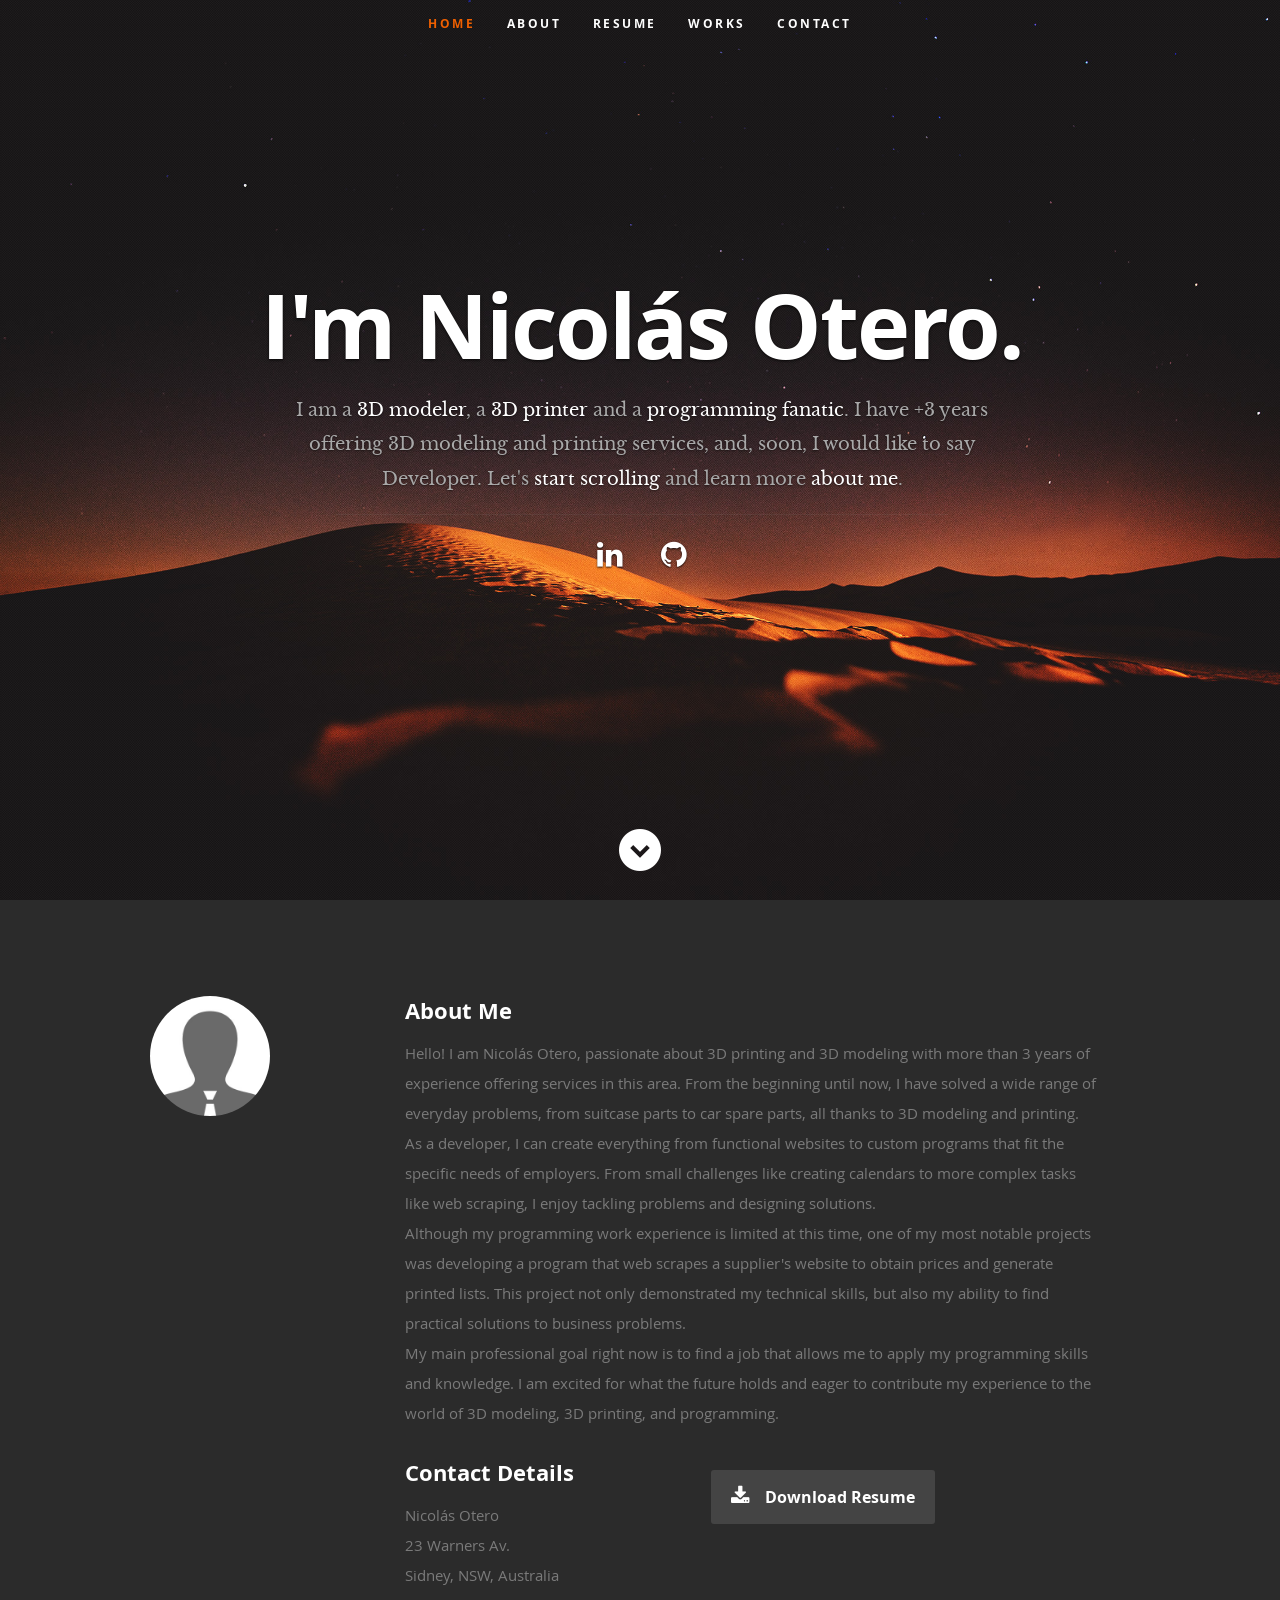
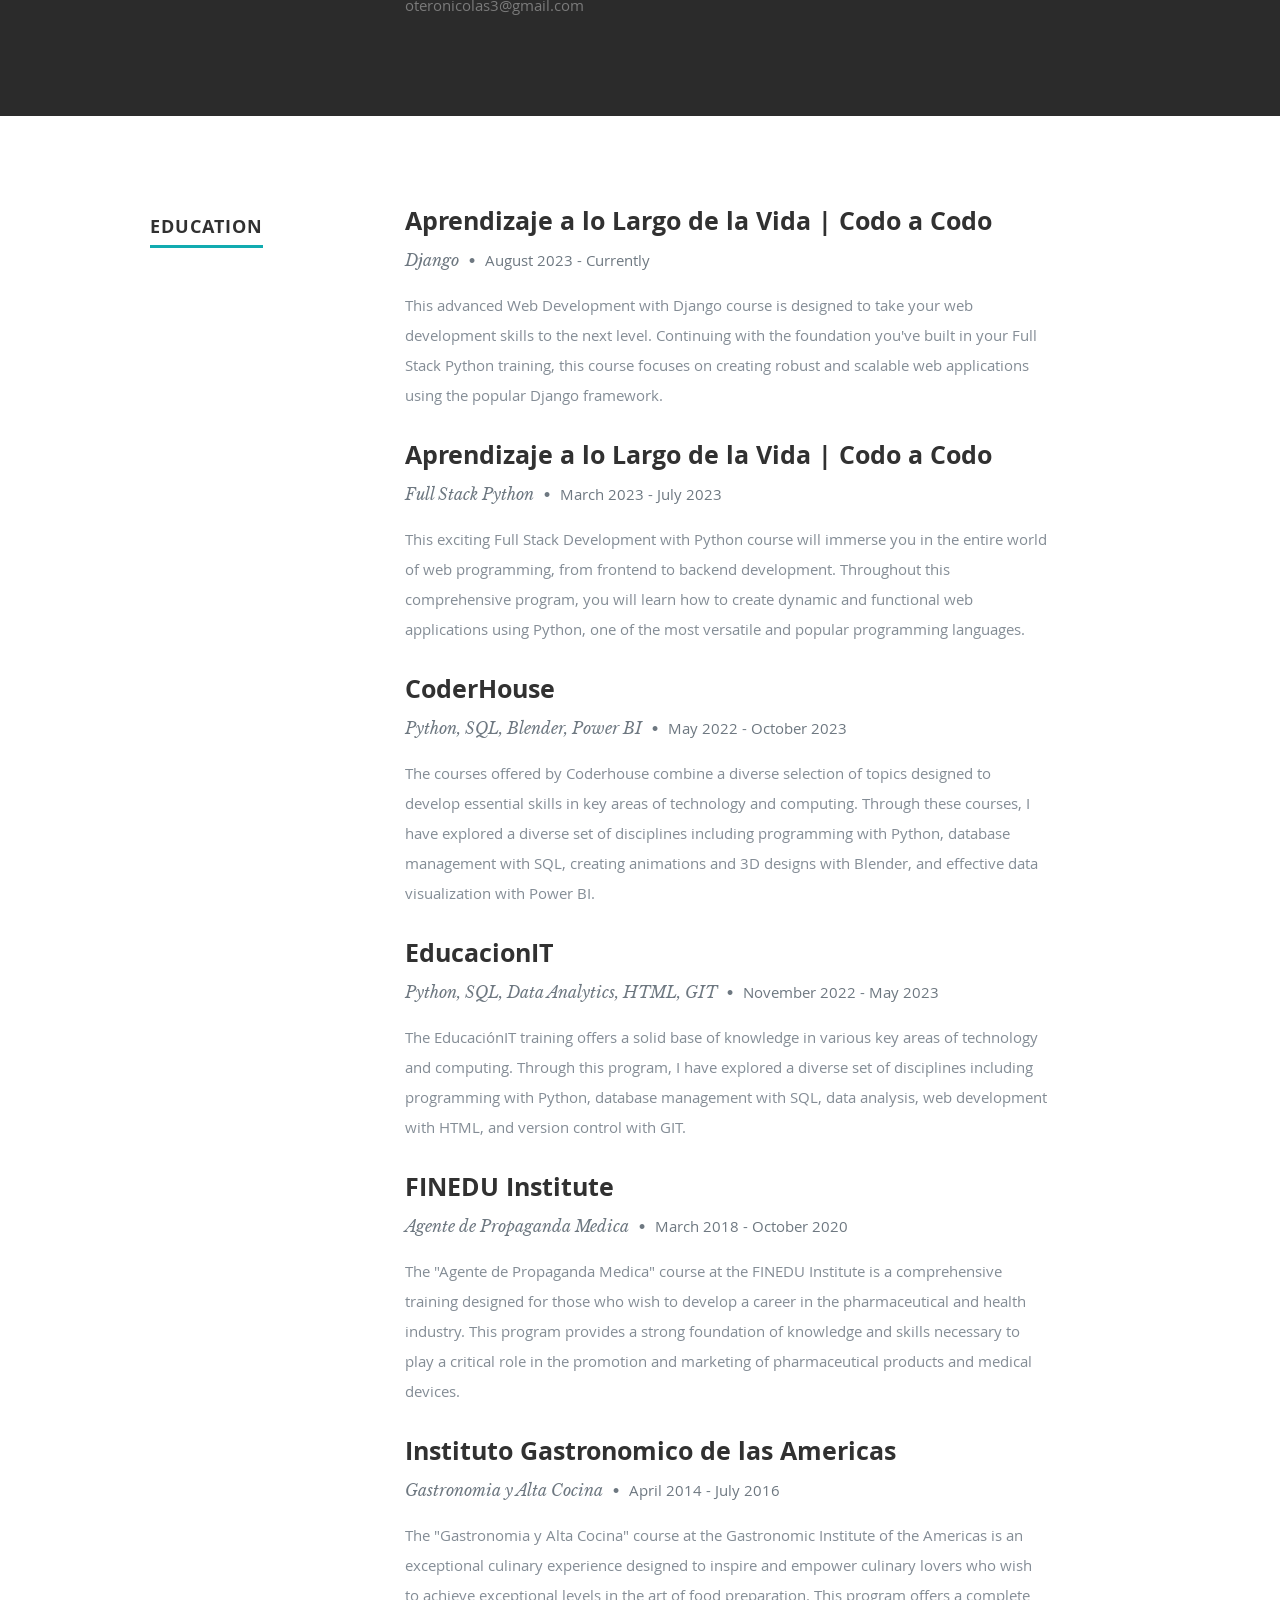
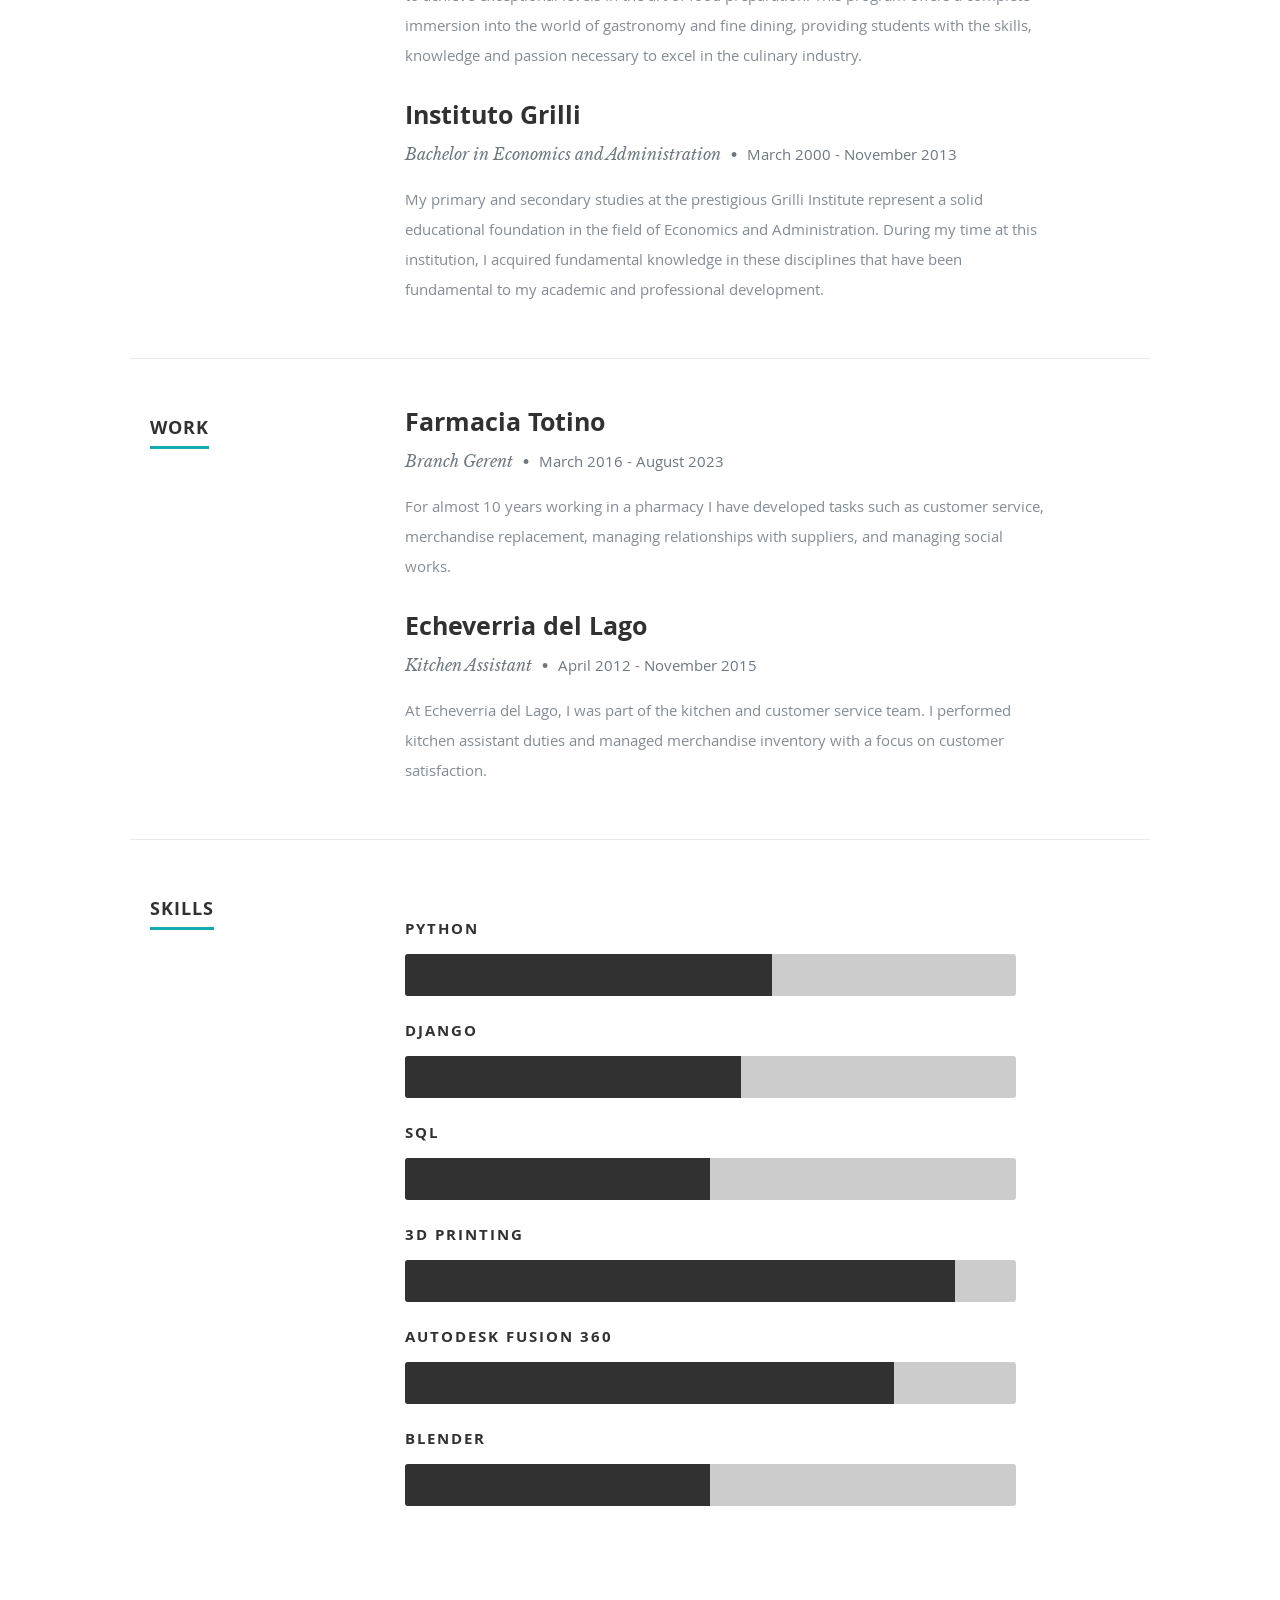
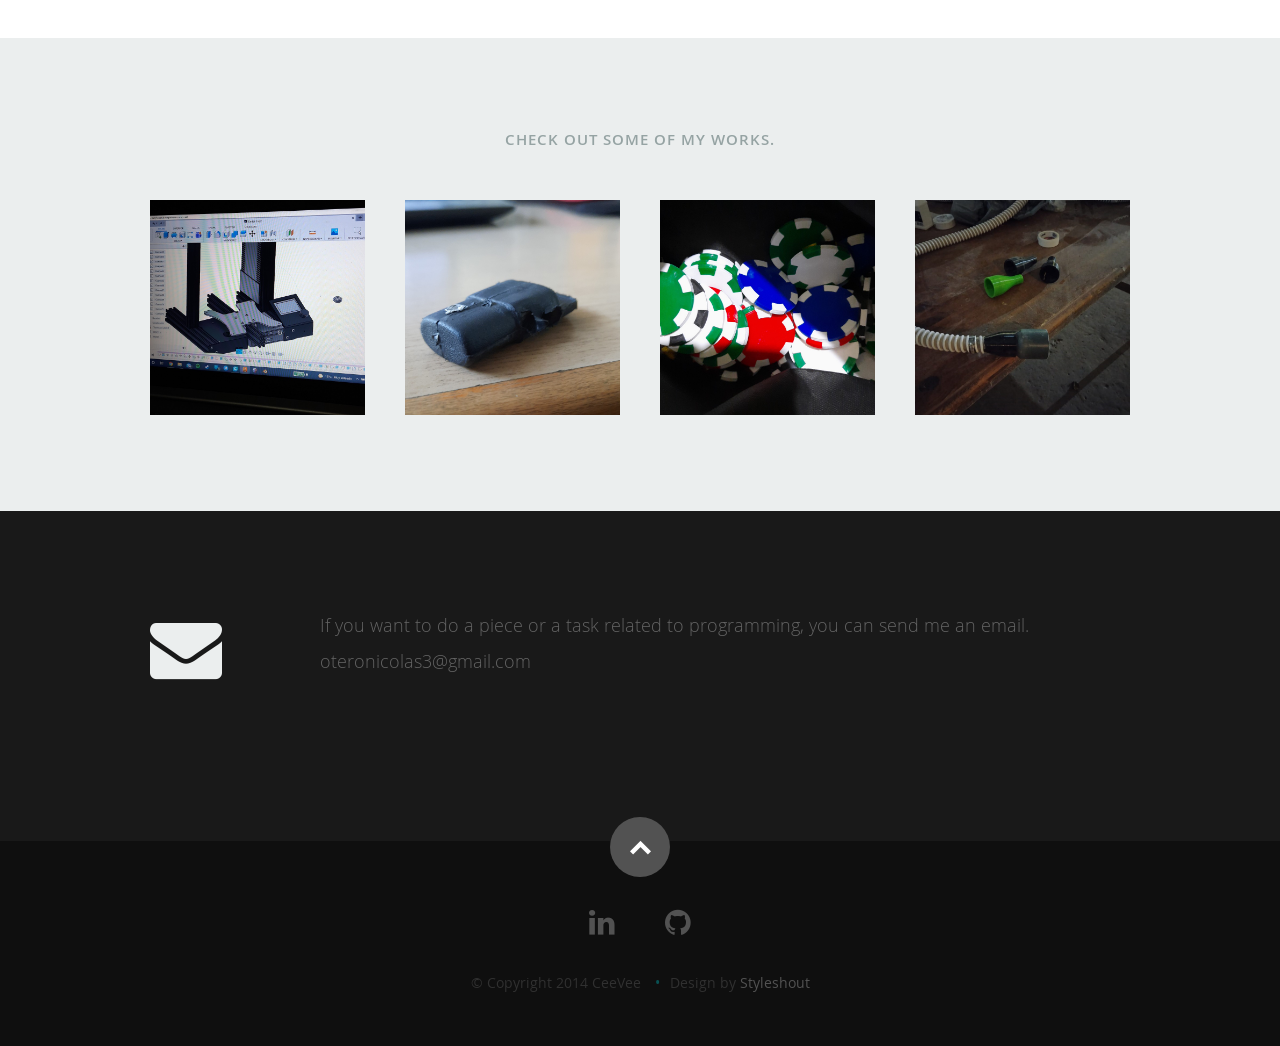
==== commit 40ca6cf0: "Cambios varios" ====
--- a/index.html
+++ b/index.html
@@ -505,60 +505,11 @@
 
             <div class="ten columns">
 
-                  <p class="lead">If you want to do a piece or a task related to programming, you can contact me.</p>
-
-            </div>
-
-         </div>
-
-         <div class="row">
-
-            <div class="eight columns">
-
-               <!-- form -->
-               <form action="inc/sendEmail.php" method="post" id="contactForm" name="contactForm">
-					<fieldset>
-
-                  <div>
-						   <label for="contactName">Name <span class="required">*</span></label>
-						   <input type="text" value="" size="35" id="contactName" name="contactName">
-                  </div>
-
-                  <div>
-						   <label for="contactEmail">Email <span class="required">*</span></label>
-						   <input type="text" value="" size="35" id="contactEmail" name="contactEmail">
-                  </div>
-
-                  <div>
-						   <label for="contactSubject">Subject</label>
-						   <input type="text" value="" size="35" id="contactSubject" name="contactSubject">
-                  </div>
-
-                  <div>
-                     <label for="contactMessage">Message <span class="required">*</span></label>
-                     <textarea cols="50" rows="15" id="contactMessage" name="contactMessage"></textarea>
-                  </div>
-
-                  <div>
-                     <button class="submit">Submit</button>
-                     <span id="image-loader">
-                        <img alt="" src="images/loader.gif">
-                     </span>
-                  </div>
-
-					</fieldset>
-				   </form> <!-- Form End -->
-
-               <!-- contact-warning -->
-               <div id="message-warning"> Error boy</div>
-               <!-- contact-success -->
-				   <div id="message-success">
-                  <i class="fa fa-check"></i>Your message was sent, thank you!<br>
-				   </div>
-
-            </div>
-
-      </div>
+                  <p class="lead">If you want to do a piece or a task related to programming, you can send me an email. oteronicolas3@gmail.com</p>
+
+            </div>
+
+         </div>
 
    </section> <!-- Contact Section End-->
 
